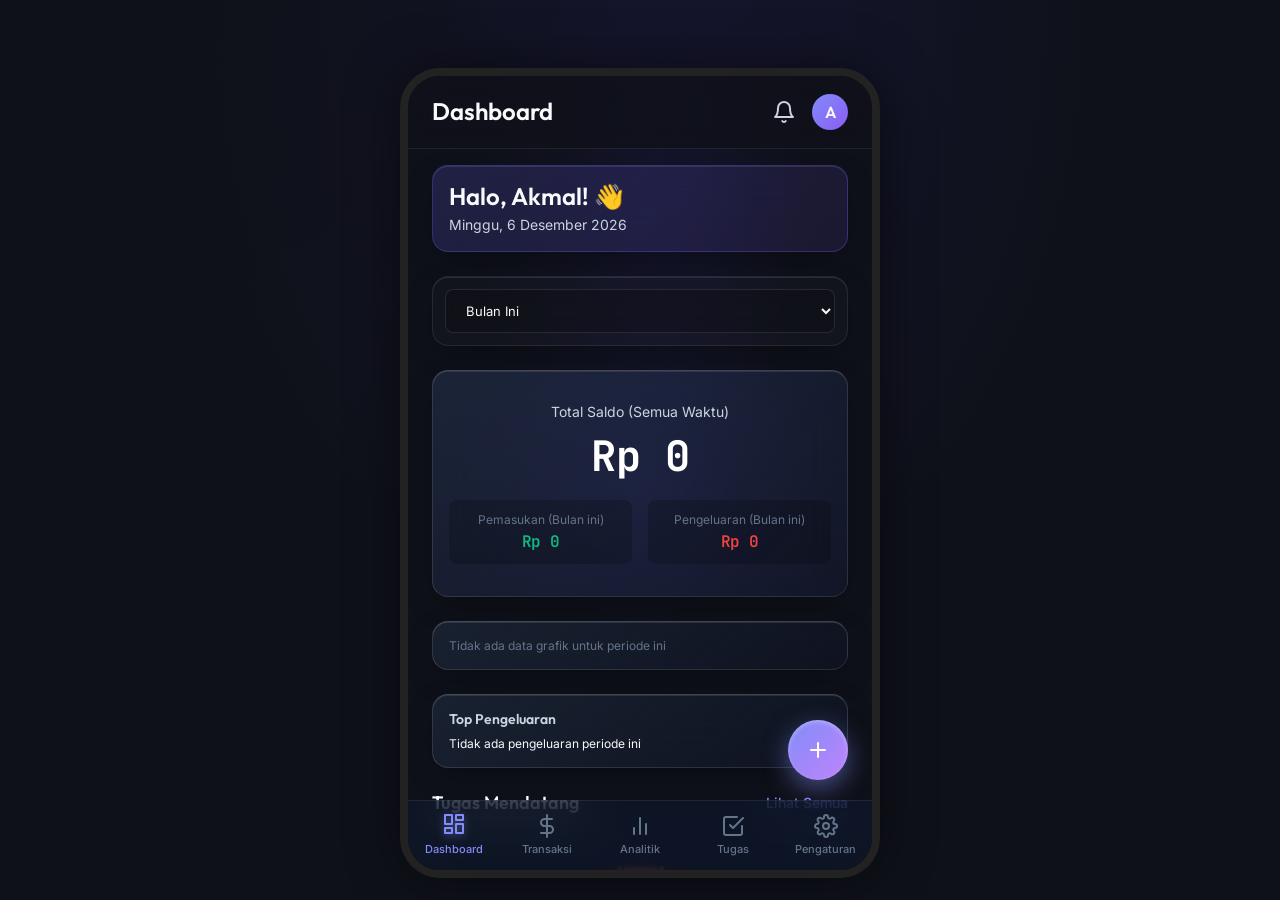
==== index.html @ 00ac09a4 "first commit: Fitur Dashboard, PWA, dan Integrasi Kalender Lengkap" ====
<!DOCTYPE html>
<html lang="id">
<head>
    <meta charset="UTF-8">
    <meta name="viewport" content="width=device-width, initial-scale=1.0, maximum-scale=1.0, user-scalable=no">
    <title>FinanceKu - Personal Finance & Task Manager</title>
    <meta name="description" content="Aplikasi pencatat keuangan dan tugas pribadi dengan antarmuka modern.">
    
    <!-- Google Fonts -->
    <link rel="preconnect" href="https://fonts.googleapis.com">
    <link rel="preconnect" href="https://fonts.gstatic.com" crossorigin>
    <link href="https://fonts.googleapis.com/css2?family=Inter:wght@300;400;500;600;700&family=Outfit:wght@400;500;600;700&family=JetBrains+Mono:wght@400;500;700&display=swap" rel="stylesheet">
    
    <!-- PWA Setup -->
    <link rel="manifest" href="./manifest.json">
    <meta name="theme-color" content="#1F2833">
    <link rel="apple-touch-icon" href="https://cdn-icons-png.flaticon.com/512/3135/3135679.png">

    <!-- CSS -->
    <link rel="stylesheet" href="./css/index.css">
    <link rel="stylesheet" href="./css/animations.css">
    <link rel="stylesheet" href="./css/components.css">
    <link rel="stylesheet" href="./css/pages.css">
</head>
<body>
    <!-- Background Elements for Glassmorphism -->
    <div class="bg-shape shape-1"></div>
    <div class="bg-shape shape-2"></div>
    <div class="bg-shape shape-3"></div>

    <div class="app-container">
        <!-- Sidebar (Desktop only) -->
        <aside class="sidebar" id="sidebar"></aside>

        <main class="main-content">
            <!-- App Header -->
            <header class="app-header">
                <div class="header-left">
                    <h1 class="app-title" id="page-title">Dashboard</h1>
                </div>
                <div class="header-right">
                    <button class="icon-btn" id="btn-notifications" aria-label="Notifications">
                        <svg width="24" height="24" viewBox="0 0 24 24" fill="none" stroke="currentColor" stroke-width="2" stroke-linecap="round" stroke-linejoin="round"><path d="M18 8A6 6 0 0 0 6 8c0 7-3 9-3 9h18s-3-2-3-9"></path><path d="M13.73 21a2 2 0 0 1-3.46 0"></path></svg>
                    </button>
                    <div class="user-avatar" id="user-avatar">A</div>
                </div>
            </header>

            <!-- Page Content (Injected by Router) -->
            <div id="app-root" class="page-container">
                <!-- Content will be rendered here -->
            </div>
        </main>

        <!-- Bottom Navigation (Mobile only) -->
        <nav class="bottom-nav" id="bottom-nav"></nav>
        
        <!-- Floating Action Button -->
        <div id="fab-container"></div>

        <!-- Modals / Bottom Sheets Container -->
        <div id="modal-container"></div>
        
        <!-- Toasts Container -->
        <div id="toast-container" class="toast-container"></div>
    </div>

    <!-- JavaScript (Type Module for ES6 imports) -->
    <script type="module" src="./js/app.js"></script>

    <!-- PWA & Notifications Registration -->
    <script>
        if ('serviceWorker' in navigator) {
            window.addEventListener('load', () => {
                navigator.serviceWorker.register('./sw.js')
                    .then(registration => {
                        console.log('ServiceWorker registration successful with scope: ', registration.scope);
                    })
                    .catch(err => {
                        console.log('ServiceWorker registration failed: ', err);
                    });
            });
        }

        // Request notification permission if not granted
        document.addEventListener('DOMContentLoaded', () => {
            const btnNotif = document.getElementById('btn-notifications');
            if (btnNotif && 'Notification' in window) {
                btnNotif.addEventListener('click', () => {
                    if (Notification.permission !== 'granted') {
                        Notification.requestPermission().then(permission => {
                            if (permission === 'granted') {
                                alert('Notifikasi diaktifkan!');
                            }
                        });
                    } else {
                        alert('Izin notifikasi sudah diberikan sebelumnya.');
                    }
                });
            }
        });
    </script>
</body>
</html>
---- css/index.css ----
/* 
  FinanceKu - Design System & Core Styles
*/

:root {
  /* Colors - Base Dark Theme */
  --bg-dark: #0F111A;
  --bg-surface: rgba(25, 28, 41, 0.6);
  --bg-surface-solid: #191C29;
  --border-color: rgba(255, 255, 255, 0.08);
  --glass-border: 1px solid var(--border-color);
  
  /* Text Colors */
  --text-primary: #F8FAFC;
  --text-secondary: #CBD5E1;
  --text-muted: #64748B;
  
  /* Brand/Accent Colors */
  --accent-primary: #818CF8;
  --accent-secondary: #C084FC;
  --accent-glow: rgba(129, 140, 248, 0.5);
  --success: #10B981;
  --danger: #EF4444;
  --warning: #F59E0B;
  
  /* Typography */
  --font-body: 'Inter', -apple-system, BlinkMacSystemFont, sans-serif;
  --font-heading: 'Outfit', sans-serif;
  --font-mono: 'JetBrains Mono', monospace;
  
  /* Spacing */
  --spacing-xs: 4px;
  --spacing-sm: 8px;
  --spacing-md: 16px;
  --spacing-lg: 24px;
  --spacing-xl: 32px;
  
  /* Border Radius */
  --radius-sm: 8px;
  --radius-md: 16px;
  --radius-lg: 24px;
  --radius-full: 9999px;
  
  /* Shadows */
  --shadow-glass: 0 8px 32px 0 rgba(0, 0, 0, 0.37);
  --shadow-glow: 0 0 20px var(--accent-glow);
  
  /* Z-Index */
  --z-background: -1;
  --z-normal: 1;
  --z-nav: 100;
  --z-modal: 1000;
  --z-toast: 2000;
}

/* Reset */
* {
  margin: 0;
  padding: 0;
  box-sizing: border-box;
}

html, body {
  height: 100%;
  width: 100%;
  background-color: var(--bg-dark);
  background-image: 
    radial-gradient(at 0% 0%, rgba(15, 17, 26, 1) 0, transparent 50%), 
    radial-gradient(at 50% 0%, rgba(30, 27, 75, 0.5) 0, transparent 50%), 
    radial-gradient(at 100% 0%, rgba(15, 17, 26, 1) 0, transparent 50%);
  color: var(--text-primary);
  font-family: var(--font-body);
  -webkit-font-smoothing: antialiased;
  -moz-osx-font-smoothing: grayscale;
  overflow-x: hidden;
  display: flex;
  justify-content: center;
  align-items: center;
}

/* Typography Base */
h1, h2, h3, h4, h5, h6 {
  font-family: var(--font-heading);
  font-weight: 600;
  line-height: 1.2;
}

h1 { font-size: 24px; }
h2 { font-size: 20px; }
h3 { font-size: 18px; }

p {
  line-height: 1.5;
  color: var(--text-secondary);
}

.amount {
  font-family: var(--font-mono);
  font-weight: 500;
  letter-spacing: -0.5px;
}

a {
  color: var(--accent-primary);
  text-decoration: none;
}

/* Layout Shell */
.app-container {
  display: flex;
  height: 100dvh; /* use dynamic viewport height for mobile */
  width: 100vw;
  max-width: 480px; /* Constrain like a mobile app */
  margin: 0 auto;
  position: relative;
  z-index: var(--z-normal);
  background-color: var(--bg-dark);
  background-image: 
    radial-gradient(at 0% 0%, rgba(15, 17, 26, 1) 0, transparent 50%), 
    radial-gradient(at 50% 0%, rgba(30, 27, 75, 0.5) 0, transparent 50%), 
    radial-gradient(at 100% 0%, rgba(15, 17, 26, 1) 0, transparent 50%);
  box-shadow: 0 0 50px rgba(0,0,0,0.5);
  overflow: hidden; /* Contain everything inside the "phone" screen */
}

@media (min-width: 481px) {
  .app-container {
    height: 90vh;
    margin-top: 5vh;
    border-radius: 40px;
    border: 8px solid #222;
  }
}

.main-content {
  flex: 1;
  display: flex;
  flex-direction: column;
  height: 100%;
  width: 100%;
  overflow-y: auto;
  overflow-x: hidden;
  position: relative;
  padding-bottom: 85px; /* Space for bottom nav */
  scrollbar-width: none; /* Firefox */
  -ms-overflow-style: none;  /* IE and Edge */
}

.main-content::-webkit-scrollbar {
  display: none;
}

/* Header */
.app-header {
  display: flex;
  justify-content: space-between;
  align-items: center;
  padding: var(--spacing-md) var(--spacing-lg);
  position: sticky;
  top: 0;
  z-index: var(--z-nav);
  background: rgba(15, 17, 26, 0.8);
  backdrop-filter: blur(12px);
  -webkit-backdrop-filter: blur(12px);
  border-bottom: var(--glass-border);
}

.header-right {
  display: flex;
  align-items: center;
  gap: var(--spacing-sm);
}

.icon-btn {
  background: transparent;
  border: none;
  color: var(--text-secondary);
  width: 40px;
  height: 40px;
  border-radius: var(--radius-full);
  display: flex;
  align-items: center;
  justify-content: center;
  cursor: pointer;
  transition: all 0.2s ease;
}

.icon-btn:hover {
  background: rgba(255, 255, 255, 0.1);
  color: var(--text-primary);
}

.user-avatar {
  width: 36px;
  height: 36px;
  border-radius: var(--radius-full);
  background: linear-gradient(135deg, var(--accent-primary), #8B5CF6);
  display: flex;
  align-items: center;
  justify-content: center;
  font-family: var(--font-heading);
  font-weight: 600;
  font-size: 16px;
}

.page-container {
  padding: var(--spacing-md) var(--spacing-lg);
  width: 100%;
  margin: 0 auto;
}

/* Background Shapes */
.bg-shape {
  position: fixed;
  border-radius: 50%;
  filter: blur(100px);
  z-index: var(--z-background);
  opacity: 0.6;
  pointer-events: none;
  animation: float 20s ease-in-out infinite;
}

@keyframes float {
  0%, 100% { transform: translateY(0) scale(1); }
  50% { transform: translateY(-20px) scale(1.05); }
}

.shape-1 {
  width: 40vw;
  height: 40vw;
  background: rgba(99, 102, 241, 0.35);
  top: -10vw;
  left: -10vw;
  animation-delay: 0s;
}

.shape-2 {
  width: 35vw;
  height: 35vw;
  background: rgba(192, 132, 252, 0.25);
  bottom: 0;
  right: -5vw;
  animation-delay: -5s;
}

.shape-3 {
  width: 30vw;
  height: 30vw;
  background: rgba(16, 185, 129, 0.15);
  top: 30%;
  left: 20%;
  animation-delay: -10s;
}

/* Utility Classes */
.text-success { color: var(--success); }
.text-danger { color: var(--danger); }
.text-warning { color: var(--warning); }
.text-primary { color: var(--text-primary); }
.text-secondary { color: var(--text-secondary); }

.flex { display: flex; }
.flex-col { display: flex; flex-direction: column; }
.items-center { align-items: center; }
.justify-between { justify-content: space-between; }
.justify-center { justify-content: center; }
.gap-xs { gap: var(--spacing-xs); }
.gap-sm { gap: var(--spacing-sm); }
.gap-md { gap: var(--spacing-md); }
.gap-lg { gap: var(--spacing-lg); }

.mt-sm { margin-top: var(--spacing-sm); }
.mt-md { margin-top: var(--spacing-md); }
.mt-lg { margin-top: var(--spacing-lg); }
.mb-sm { margin-bottom: var(--spacing-sm); }
.mb-md { margin-bottom: var(--spacing-md); }
.mb-lg { margin-bottom: var(--spacing-lg); }

/* Responsive adjustments */
@media (min-width: 481px) {
  /* On desktop, we still want it to look like a mobile app, 
     so we don't hide the bottom nav or show a sidebar. */
}
---- css/animations.css ----
/* 
  FinanceKu - Animations 
*/

/* Fade In */
@keyframes fadeIn {
  from { opacity: 0; }
  to { opacity: 1; }
}

.animate-fade-in {
  animation: fadeIn 0.3s ease forwards;
}

/* Fade Up (for cards and lists) */
@keyframes fadeUp {
  from { 
    opacity: 0; 
    transform: translateY(20px); 
  }
  to { 
    opacity: 1; 
    transform: translateY(0); 
  }
}

.animate-fade-up {
  opacity: 0;
  animation: fadeUp 0.4s cubic-bezier(0.175, 0.885, 0.32, 1.275) forwards;
}

/* Stagger Children Animation */
.stagger-1 { animation-delay: 0.1s; }
.stagger-2 { animation-delay: 0.2s; }
.stagger-3 { animation-delay: 0.3s; }
.stagger-4 { animation-delay: 0.4s; }
.stagger-5 { animation-delay: 0.5s; }

/* Shimmer (for skeleton loading) */
@keyframes shimmer {
  0% { background-position: -200% 0; }
  100% { background-position: 200% 0; }
}

/* Pulse (for urgent alerts/tasks) */
@keyframes pulse {
  0% { box-shadow: 0 0 0 0 rgba(239, 68, 68, 0.7); }
  70% { box-shadow: 0 0 0 10px rgba(239, 68, 68, 0); }
  100% { box-shadow: 0 0 0 0 rgba(239, 68, 68, 0); }
}

.animate-pulse {
  animation: pulse 2s infinite;
}

/* Pop In (for modals and FAB menu) */
@keyframes popIn {
  0% { 
    opacity: 0; 
    transform: scale(0.8); 
  }
  100% { 
    opacity: 1; 
    transform: scale(1); 
  }
}

.animate-pop {
  animation: popIn 0.3s cubic-bezier(0.175, 0.885, 0.32, 1.275) forwards;
}

/* Toast Slide In */
@keyframes toastSlideIn {
  from {
    opacity: 0;
    transform: translateY(-20px);
  }
  to {
    opacity: 1;
    transform: translateY(0);
  }
}

@keyframes toastSlideOut {
  from {
    opacity: 1;
    transform: translateY(0);
  }
  to {
    opacity: 0;
    transform: translateY(-20px);
  }
}

.toast-enter {
  animation: toastSlideIn 0.3s ease forwards;
}

.toast-exit {
  animation: toastSlideOut 0.3s ease forwards;
}
---- css/components.css ----
/* 
  FinanceKu - Components 
*/

/* Glass Card */
.glass-card {
  background: linear-gradient(145deg, rgba(30, 41, 59, 0.7) 0%, rgba(15, 23, 42, 0.4) 100%);
  backdrop-filter: blur(20px);
  -webkit-backdrop-filter: blur(20px);
  border: 1px solid rgba(255, 255, 255, 0.1);
  border-top-color: rgba(255, 255, 255, 0.2);
  border-left-color: rgba(255, 255, 255, 0.15);
  border-radius: var(--radius-md);
  padding: var(--spacing-md);
  box-shadow: 0 10px 30px -10px rgba(0, 0, 0, 0.5), inset 0 1px 0 0 rgba(255, 255, 255, 0.1);
  transition: transform 0.3s ease, box-shadow 0.3s ease, border-color 0.3s ease;
}

.glass-card:hover {
  border-color: rgba(255, 255, 255, 0.2);
  border-top-color: rgba(255, 255, 255, 0.3);
  box-shadow: 0 15px 35px -10px rgba(0, 0, 0, 0.6), inset 0 1px 0 0 rgba(255, 255, 255, 0.2);
}

/* Bottom Navigation */
.bottom-nav {
  position: absolute;
  bottom: 0;
  left: 0;
  width: 100%;
  height: 70px;
  background: rgba(15, 23, 42, 0.65);
  backdrop-filter: blur(24px) saturate(150%);
  -webkit-backdrop-filter: blur(24px) saturate(150%);
  border-top: 1px solid rgba(255, 255, 255, 0.08);
  display: flex;
  justify-content: space-around;
  align-items: center;
  z-index: var(--z-nav);
  padding-bottom: env(safe-area-inset-bottom);
}

.nav-item {
  display: flex;
  flex-direction: column;
  align-items: center;
  justify-content: center;
  gap: 4px;
  color: var(--text-muted);
  text-decoration: none;
  font-size: 11px;
  font-weight: 500;
  width: 60px;
  height: 100%;
  transition: color 0.2s ease;
}

.nav-item svg {
  width: 24px;
  height: 24px;
  transition: transform 0.2s ease;
}

.nav-item.active {
  color: var(--accent-primary);
}

.nav-item.active svg {
  transform: translateY(-2px);
  filter: drop-shadow(0 2px 4px var(--accent-glow));
}

/* Sidebar (Desktop) */
.sidebar {
  display: none;
  width: 250px;
  height: 100%;
  background: rgba(15, 17, 26, 0.7);
  backdrop-filter: blur(20px);
  -webkit-backdrop-filter: blur(20px);
  border-right: var(--glass-border);
  flex-direction: column;
  padding: var(--spacing-lg) 0;
}

.sidebar-logo {
  padding: 0 var(--spacing-lg);
  margin-bottom: var(--spacing-xl);
  font-family: var(--font-heading);
  font-size: 24px;
  font-weight: 700;
  color: var(--text-primary);
  display: flex;
  align-items: center;
  gap: 10px;
}

.sidebar-logo-icon {
  background: linear-gradient(135deg, var(--accent-primary), #8B5CF6);
  width: 32px;
  height: 32px;
  border-radius: 8px;
  display: flex;
  align-items: center;
  justify-content: center;
  color: white;
}

.sidebar-nav {
  display: flex;
  flex-direction: column;
  gap: var(--spacing-sm);
  padding: 0 var(--spacing-md);
}

.sidebar-item {
  display: flex;
  align-items: center;
  gap: var(--spacing-md);
  padding: 12px 16px;
  border-radius: var(--radius-sm);
  color: var(--text-secondary);
  text-decoration: none;
  font-weight: 500;
  transition: all 0.2s ease;
}

.sidebar-item:hover {
  background: rgba(255, 255, 255, 0.05);
  color: var(--text-primary);
}

.sidebar-item.active {
  background: rgba(99, 102, 241, 0.15);
  color: var(--accent-primary);
  border: 1px solid rgba(99, 102, 241, 0.3);
}

/* Floating Action Button (FAB) */
.fab {
  position: absolute;
  bottom: 90px; /* Above bottom nav */
  right: var(--spacing-lg);
  width: 60px;
  height: 60px;
  border-radius: var(--radius-full);
  background: linear-gradient(135deg, var(--accent-primary), var(--accent-secondary));
  color: white;
  display: flex;
  align-items: center;
  justify-content: center;
  box-shadow: 0 8px 25px rgba(129, 140, 248, 0.5), inset 0 2px 4px rgba(255,255,255,0.3);
  border: none;
  cursor: pointer;
  z-index: var(--z-nav);
  transition: transform 0.2s cubic-bezier(0.175, 0.885, 0.32, 1.275), box-shadow 0.2s ease;
}

.fab:hover {
  transform: translateY(-4px);
  box-shadow: 0 12px 30px rgba(129, 140, 248, 0.6), inset 0 2px 4px rgba(255,255,255,0.4);
}

.fab:active {
  transform: scale(0.9);
}

.fab svg {
  transition: transform 0.3s ease;
}

.fab.open svg {
  transform: rotate(45deg);
}

/* Forms */
.form-group {
  margin-bottom: var(--spacing-md);
  display: flex;
  flex-direction: column;
  gap: var(--spacing-xs);
}

.form-label {
  font-size: 14px;
  font-weight: 500;
  color: var(--text-secondary);
}

.form-control {
  background: rgba(0, 0, 0, 0.2);
  border: 1px solid rgba(255, 255, 255, 0.1);
  border-radius: var(--radius-sm);
  padding: 12px 16px;
  color: var(--text-primary);
  font-family: var(--font-body);
  font-size: 16px;
  width: 100%;
  transition: border-color 0.2s ease, box-shadow 0.2s ease;
}

.form-control:focus {
  outline: none;
  border-color: var(--accent-primary);
  box-shadow: 0 0 0 2px rgba(99, 102, 241, 0.25);
}

.form-control::placeholder {
  color: var(--text-muted);
}

/* Modals & Bottom Sheets */
.modal-overlay {
  position: absolute;
  top: 0;
  left: 0;
  width: 100%;
  height: 100%;
  background: rgba(0, 0, 0, 0.6);
  backdrop-filter: blur(4px);
  -webkit-backdrop-filter: blur(4px);
  z-index: var(--z-modal);
  opacity: 0;
  visibility: hidden;
  transition: opacity 0.3s ease;
}

.modal-overlay.active {
  opacity: 1;
  visibility: visible;
}

.bottom-sheet {
  position: absolute;
  bottom: 0;
  left: 0;
  width: 100%;
  max-height: 90vh;
  background: var(--bg-surface-solid);
  border-top-left-radius: var(--radius-lg);
  border-top-right-radius: var(--radius-lg);
  border-top: var(--glass-border);
  padding: var(--spacing-lg);
  z-index: calc(var(--z-modal) + 1);
  transform: translateY(100%);
  transition: transform 0.3s cubic-bezier(0.175, 0.885, 0.32, 1.275);
  overflow-y: auto;
}

.bottom-sheet.active {
  transform: translateY(0);
}

.sheet-handle {
  width: 40px;
  height: 4px;
  background: rgba(255, 255, 255, 0.2);
  border-radius: 2px;
  margin: 0 auto var(--spacing-lg) auto;
}

/* Buttons */
.btn {
  display: inline-flex;
  align-items: center;
  justify-content: center;
  gap: 8px;
  padding: 12px 24px;
  border-radius: var(--radius-sm);
  font-weight: 600;
  font-family: var(--font-body);
  font-size: 15px;
  cursor: pointer;
  transition: all 0.2s ease;
  border: none;
  width: 100%;
}

.btn-primary {
  background: var(--accent-primary);
  color: white;
}

.btn-primary:hover {
  background: #4F46E5;
  box-shadow: 0 4px 12px rgba(99, 102, 241, 0.3);
}

.btn-secondary {
  background: rgba(255, 255, 255, 0.1);
  color: var(--text-primary);
  border: 1px solid rgba(255, 255, 255, 0.1);
}

.btn-secondary:hover {
  background: rgba(255, 255, 255, 0.15);
}

/* Toasts */
.toast-container {
  position: absolute;
  top: 24px;
  left: 50%;
  transform: translateX(-50%);
  width: calc(100% - 32px);
  z-index: var(--z-toast);
  display: flex;
  flex-direction: column;
  gap: 10px;
  pointer-events: none;
}

.toast {
  background: rgba(30, 41, 59, 0.95);
  backdrop-filter: blur(8px);
  -webkit-backdrop-filter: blur(8px);
  border: 1px solid rgba(255, 255, 255, 0.1);
  padding: 12px 20px;
  border-radius: var(--radius-md);
  color: white;
  font-size: 14px;
  display: flex;
  align-items: center;
  gap: 12px;
  box-shadow: 0 10px 25px -5px rgba(0, 0, 0, 0.5);
  pointer-events: auto;
  min-width: 300px;
}

/* Skeleton Loading */
.skeleton {
  background: linear-gradient(90deg, 
    rgba(255, 255, 255, 0.05) 25%, 
    rgba(255, 255, 255, 0.1) 50%, 
    rgba(255, 255, 255, 0.05) 75%
  );
  background-size: 200% 100%;
  border-radius: 4px;
  animation: shimmer 1.5s infinite linear;
}

.skeleton-text { height: 16px; width: 100%; margin-bottom: 8px; }
.skeleton-text.short { width: 60%; }
.skeleton-avatar { height: 40px; width: 40px; border-radius: 50%; }
.skeleton-card { height: 100px; width: 100%; border-radius: var(--radius-md); }

/* Responsive adjustments are removed since it's strictly mobile size */
---- css/pages.css ----
/* 
  FinanceKu - Page Specific Styles 
*/

/* Dashboard */
.dashboard-grid {
  display: grid;
  grid-template-columns: 1fr;
  gap: var(--spacing-lg);
}

.greeting-card {
  background: linear-gradient(135deg, rgba(99, 102, 241, 0.2), rgba(139, 92, 246, 0.1));
  border: 1px solid rgba(99, 102, 241, 0.3);
  display: flex;
  justify-content: space-between;
  align-items: center;
}

.greeting-text h2 {
  font-size: 24px;
  margin-bottom: 4px;
}

.greeting-text p {
  color: var(--text-secondary);
  font-size: 14px;
}

.balance-card {
  text-align: center;
  padding: var(--spacing-xl) var(--spacing-md);
  position: relative;
  overflow: hidden;
}

.balance-card::before {
  content: '';
  position: absolute;
  top: -50%;
  left: -50%;
  width: 200%;
  height: 200%;
  background: radial-gradient(circle, rgba(99, 102, 241, 0.1) 0%, transparent 70%);
  z-index: 0;
  pointer-events: none;
}

.balance-label {
  font-size: 14px;
  color: var(--text-secondary);
  margin-bottom: 8px;
  position: relative;
  z-index: 1;
}

.balance-amount {
  font-size: 42px;
  font-weight: 700;
  color: white;
  margin-bottom: 16px;
  position: relative;
  z-index: 1;
}

.stats-row {
  display: grid;
  grid-template-columns: 1fr 1fr;
  gap: var(--spacing-md);
  position: relative;
  z-index: 1;
}

.stat-item {
  background: rgba(0, 0, 0, 0.2);
  padding: 12px;
  border-radius: var(--radius-sm);
  display: flex;
  flex-direction: column;
  gap: 4px;
}

.stat-label {
  font-size: 12px;
  color: var(--text-muted);
}

.stat-value {
  font-size: 16px;
  font-weight: 600;
}

.stat-value.income { color: var(--success); }
.stat-value.expense { color: var(--danger); }

/* Section Headers */
.section-header {
  display: flex;
  justify-content: space-between;
  align-items: center;
  margin-bottom: var(--spacing-md);
}

.section-title {
  font-size: 18px;
}

.view-all {
  font-size: 14px;
  color: var(--accent-primary);
  font-weight: 500;
}

/* Transaction List */
.transaction-group {
  margin-bottom: var(--spacing-lg);
}

.transaction-date {
  font-size: 12px;
  font-weight: 600;
  color: var(--text-muted);
  margin-bottom: 8px;
  text-transform: uppercase;
  letter-spacing: 0.5px;
  display: flex;
  justify-content: space-between;
}

.transaction-item {
  display: flex;
  align-items: center;
  padding: 12px;
  background: rgba(255, 255, 255, 0.03);
  border-radius: var(--radius-sm);
  margin-bottom: 8px;
  transition: background 0.2s ease;
}

.transaction-item:hover {
  background: rgba(255, 255, 255, 0.08);
}

.transaction-icon {
  width: 40px;
  height: 40px;
  border-radius: var(--radius-full);
  display: flex;
  align-items: center;
  justify-content: center;
  font-size: 20px;
  margin-right: 12px;
  background: rgba(255, 255, 255, 0.1);
}

.transaction-details {
  flex: 1;
  display: flex;
  flex-direction: column;
  gap: 2px;
}

.transaction-title {
  font-size: 15px;
  font-weight: 500;
}

.transaction-category {
  font-size: 12px;
  color: var(--text-secondary);
}

.transaction-amount {
  font-weight: 600;
  font-size: 15px;
}

.transaction-amount.income { color: var(--success); }
.transaction-amount.expense { color: var(--text-primary); }

/* Task Board */
.kanban-board {
  display: flex;
  flex-direction: column; /* Mengubah scroll menjadi vertikal (bertumpuk ke bawah) */
  gap: var(--spacing-lg);
  padding-bottom: var(--spacing-md);
}

.kanban-col {
  width: 100%;
}

.kanban-header {
  font-weight: 600;
  margin-bottom: var(--spacing-md);
  display: flex;
  align-items: center;
  gap: 8px;
}

.task-count {
  background: rgba(255, 255, 255, 0.1);
  padding: 2px 8px;
  border-radius: 12px;
  font-size: 12px;
}

.task-card {
  background: var(--bg-surface);
  border: 1px solid rgba(255, 255, 255, 0.05);
  border-radius: var(--radius-sm);
  padding: 12px;
  margin-bottom: 8px;
  cursor: grab;
}

.task-card:active {
  cursor: grabbing;
}

.task-title {
  font-size: 14px;
  font-weight: 500;
  margin-bottom: 8px;
}

.task-meta {
  display: flex;
  justify-content: space-between;
  align-items: center;
  font-size: 11px;
  color: var(--text-muted);
}

.priority-badge {
  padding: 2px 6px;
  border-radius: 4px;
  font-weight: 600;
}

.priority-high { background: rgba(239, 68, 68, 0.2); color: var(--danger); }
.priority-medium { background: rgba(245, 158, 11, 0.2); color: var(--warning); }
.priority-low { background: rgba(16, 185, 129, 0.2); color: var(--success); }

/* Category Grid Selector */
.category-grid {
  display: grid;
  grid-template-columns: repeat(4, 1fr);
  gap: 12px;
  margin-bottom: var(--spacing-md);
}

.category-item {
  display: flex;
  flex-direction: column;
  align-items: center;
  gap: 8px;
  cursor: pointer;
  opacity: 0.6;
  transition: all 0.2s ease;
}

.category-item:hover { opacity: 0.8; }

.category-item.selected {
  opacity: 1;
}

.category-icon-wrapper {
  width: 48px;
  height: 48px;
  border-radius: var(--radius-full);
  background: rgba(255, 255, 255, 0.05);
  display: flex;
  align-items: center;
  justify-content: center;
  font-size: 24px;
  border: 2px solid transparent;
  transition: all 0.2s ease;
}

.category-item.selected .category-icon-wrapper {
  border-color: var(--accent-primary);
  background: rgba(99, 102, 241, 0.1);
  box-shadow: 0 4px 12px rgba(99, 102, 241, 0.3);
}

.category-name {
  font-size: 11px;
  text-align: center;
}

/* Quick Amount Chips */
.quick-amounts {
  display: flex;
  gap: 8px;
  overflow-x: auto;
  padding-bottom: 8px;
  margin-bottom: 8px;
}

.chip {
  padding: 6px 12px;
  background: rgba(255, 255, 255, 0.05);
  border: 1px solid rgba(255, 255, 255, 0.1);
  border-radius: 16px;
  font-size: 12px;
  white-space: nowrap;
  cursor: pointer;
  transition: all 0.2s ease;
}

.chip:hover {
  background: rgba(255, 255, 255, 0.1);
}

/* Empty State */
.empty-state {
  display: flex;
  flex-direction: column;
  align-items: center;
  justify-content: center;
  padding: var(--spacing-xl) 0;
  text-align: center;
  color: var(--text-muted);
}

.empty-icon {
  font-size: 48px;
  margin-bottom: var(--spacing-md);
  opacity: 0.5;
}
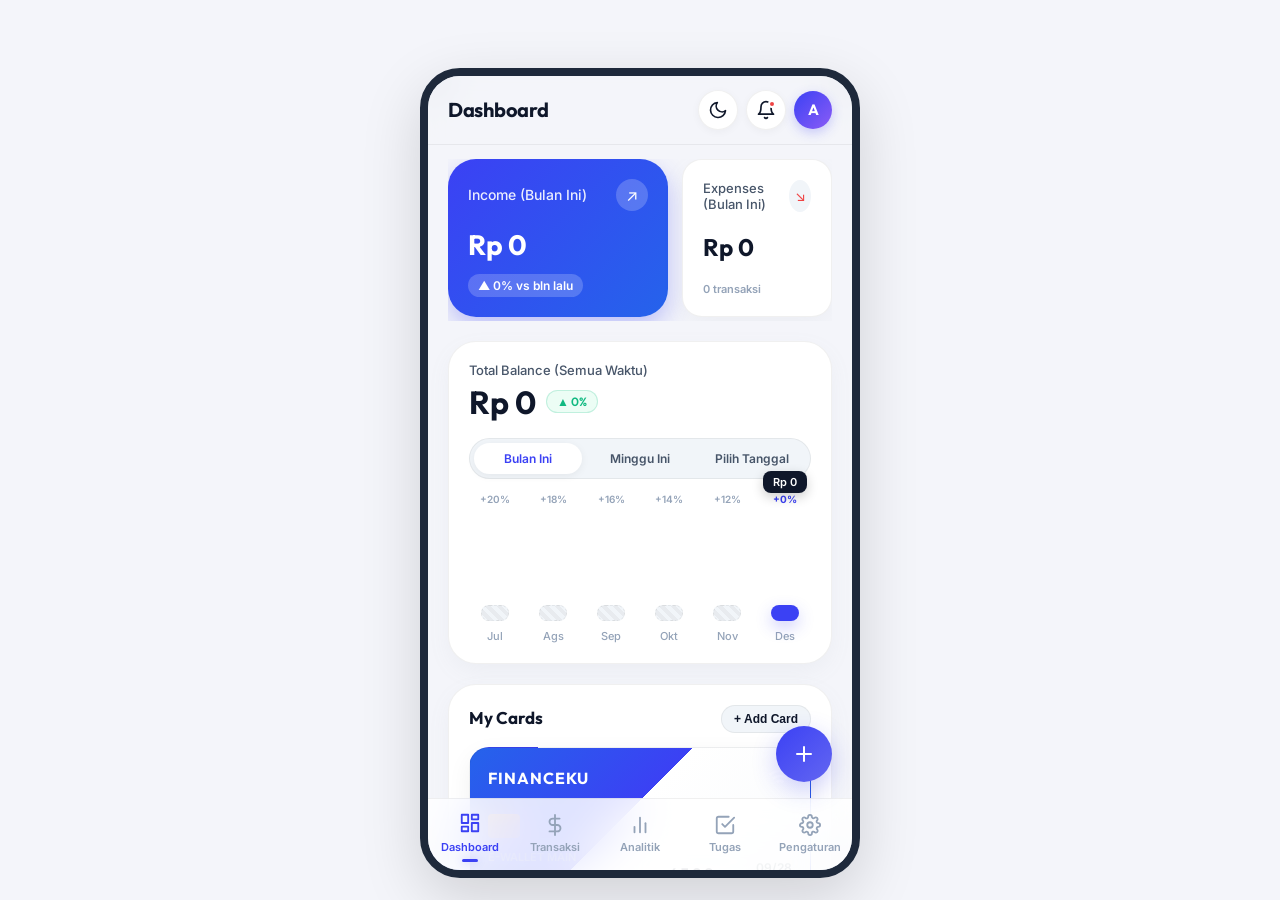
==== commit 47e695a0: "feat: implement comprehensive finance dashboard with skeleton loading, analytics, and modular compon" ====
--- a/index.html
+++ b/index.html
@@ -39,10 +39,15 @@
                     <h1 class="app-title" id="page-title">Dashboard</h1>
                 </div>
                 <div class="header-right">
-                    <button class="icon-btn" id="btn-notifications" aria-label="Notifications">
-                        <svg width="24" height="24" viewBox="0 0 24 24" fill="none" stroke="currentColor" stroke-width="2" stroke-linecap="round" stroke-linejoin="round"><path d="M18 8A6 6 0 0 0 6 8c0 7-3 9-3 9h18s-3-2-3-9"></path><path d="M13.73 21a2 2 0 0 1-3.46 0"></path></svg>
+                    <button class="icon-btn" id="btn-theme-toggle" aria-label="Toggle Theme" title="Ubah Tema (Terang/Gelap)">
+                        <svg id="theme-icon-sun" width="20" height="20" viewBox="0 0 24 24" fill="none" stroke="currentColor" stroke-width="2" stroke-linecap="round" stroke-linejoin="round" style="display:none;"><circle cx="12" cy="12" r="5"></circle><line x1="12" y1="1" x2="12" y2="3"></line><line x1="12" y1="21" x2="12" y2="23"></line><line x1="4.22" y1="4.22" x2="5.64" y2="5.64"></line><line x1="18.36" y1="18.36" x2="19.78" y2="19.78"></line><line x1="1" y1="12" x2="3" y2="12"></line><line x1="21" y1="12" x2="23" y2="12"></line><line x1="4.22" y1="19.78" x2="5.64" y2="18.36"></line><line x1="18.36" y1="5.64" x2="19.78" y2="4.22"></line></svg>
+                        <svg id="theme-icon-moon" width="20" height="20" viewBox="0 0 24 24" fill="none" stroke="currentColor" stroke-width="2" stroke-linecap="round" stroke-linejoin="round"><path d="M21 12.79A9 9 0 1 1 11.21 3 7 7 0 0 0 21 12.79z"></path></svg>
                     </button>
-                    <div class="user-avatar" id="user-avatar">A</div>
+                    <button class="icon-btn" id="btn-notifications" aria-label="Notifications" title="Notifikasi">
+                        <div class="notif-badge-dot"></div>
+                        <svg width="20" height="20" viewBox="0 0 24 24" fill="none" stroke="currentColor" stroke-width="2" stroke-linecap="round" stroke-linejoin="round"><path d="M18 8A6 6 0 0 0 6 8c0 7-3 9-3 9h18s-3-2-3-9"></path><path d="M13.73 21a2 2 0 0 1-3.46 0"></path></svg>
+                    </button>
+                    <div class="user-avatar" id="user-avatar" title="Akmal">A</div>
                 </div>
             </header>
 
--- a/css/index.css
+++ b/css/index.css
@@ -1,28 +1,71 @@
 /* 
   FinanceKu - Design System & Core Styles
+  Light Mode (Reference Match) & Dark Mode Dual Support
 */
 
-:root {
-  /* Colors - Base Dark Theme */
-  --bg-dark: #0F111A;
-  --bg-surface: rgba(25, 28, 41, 0.6);
-  --bg-surface-solid: #191C29;
-  --border-color: rgba(255, 255, 255, 0.08);
+:root, [data-theme="light"] {
+  /* Colors - Light Theme (Reference Design Match) */
+  --bg-dark: #F4F5FA;
+  --bg-surface: #FFFFFF;
+  --bg-surface-elevated: #F8FAFC;
+  --bg-surface-solid: #FFFFFF;
+  --border-color: rgba(0, 0, 0, 0.06);
   --glass-border: 1px solid var(--border-color);
   
   /* Text Colors */
-  --text-primary: #F8FAFC;
-  --text-secondary: #CBD5E1;
-  --text-muted: #64748B;
-  
-  /* Brand/Accent Colors */
-  --accent-primary: #818CF8;
-  --accent-secondary: #C084FC;
-  --accent-glow: rgba(129, 140, 248, 0.5);
+  --text-primary: #0F172A;
+  --text-secondary: #475569;
+  --text-muted: #94A3B8;
+  
+  /* Brand/Accent Colors (Electric Royal Blue) */
+  --accent-primary: #3B41F4;
+  --accent-secondary: #6366F1;
+  --accent-light: #EEF2FF;
+  --accent-glow: rgba(59, 65, 244, 0.25);
   --success: #10B981;
   --danger: #EF4444;
   --warning: #F59E0B;
   
+  /* Container & Pill Colors */
+  --pill-bg: #F1F5F9;
+  --pill-active-bg: #FFFFFF;
+  --card-shadow: 0 8px 24px -4px rgba(149, 157, 165, 0.1);
+  --nav-bg: rgba(255, 255, 255, 0.85);
+  --header-bg: rgba(244, 245, 250, 0.85);
+}
+
+[data-theme="dark"] {
+  /* Colors - Base Dark Theme */
+  --bg-dark: #090B14;
+  --bg-surface: #121624;
+  --bg-surface-elevated: #1B2032;
+  --bg-surface-solid: #121624;
+  --border-color: rgba(255, 255, 255, 0.08);
+  --glass-border: 1px solid var(--border-color);
+  
+  /* Text Colors */
+  --text-primary: #F8FAFC;
+  --text-secondary: #94A3B8;
+  --text-muted: #64748B;
+  
+  /* Brand/Accent Colors */
+  --accent-primary: #6366F1;
+  --accent-secondary: #A855F7;
+  --accent-light: rgba(99, 102, 241, 0.15);
+  --accent-glow: rgba(99, 102, 241, 0.4);
+  --success: #10B981;
+  --danger: #EF4444;
+  --warning: #F59E0B;
+  
+  /* Container & Pill Colors */
+  --pill-bg: rgba(255, 255, 255, 0.06);
+  --pill-active-bg: rgba(255, 255, 255, 0.15);
+  --card-shadow: 0 10px 30px -10px rgba(0, 0, 0, 0.5);
+  --nav-bg: rgba(18, 22, 36, 0.85);
+  --header-bg: rgba(9, 11, 20, 0.85);
+}
+
+:root {
   /* Typography */
   --font-body: 'Inter', -apple-system, BlinkMacSystemFont, sans-serif;
   --font-heading: 'Outfit', sans-serif;
@@ -32,18 +75,14 @@
   --spacing-xs: 4px;
   --spacing-sm: 8px;
   --spacing-md: 16px;
-  --spacing-lg: 24px;
-  --spacing-xl: 32px;
-  
-  /* Border Radius */
-  --radius-sm: 8px;
-  --radius-md: 16px;
-  --radius-lg: 24px;
+  --spacing-lg: 20px;
+  --spacing-xl: 28px;
+  
+  /* Border Radius - Extra Rounded Modern Feel */
+  --radius-sm: 12px;
+  --radius-md: 20px;
+  --radius-lg: 28px;
   --radius-full: 9999px;
-  
-  /* Shadows */
-  --shadow-glass: 0 8px 32px 0 rgba(0, 0, 0, 0.37);
-  --shadow-glow: 0 0 20px var(--accent-glow);
   
   /* Z-Index */
   --z-background: -1;
@@ -60,14 +99,16 @@
   box-sizing: border-box;
 }
 
+svg {
+  max-width: 100%;
+  vertical-align: middle;
+  flex-shrink: 0;
+}
+
 html, body {
   height: 100%;
   width: 100%;
   background-color: var(--bg-dark);
-  background-image: 
-    radial-gradient(at 0% 0%, rgba(15, 17, 26, 1) 0, transparent 50%), 
-    radial-gradient(at 50% 0%, rgba(30, 27, 75, 0.5) 0, transparent 50%), 
-    radial-gradient(at 100% 0%, rgba(15, 17, 26, 1) 0, transparent 50%);
   color: var(--text-primary);
   font-family: var(--font-body);
   -webkit-font-smoothing: antialiased;
@@ -76,6 +117,7 @@
   display: flex;
   justify-content: center;
   align-items: center;
+  transition: background-color 0.3s ease, color 0.3s ease;
 }
 
 /* Typography Base */
@@ -83,11 +125,12 @@
   font-family: var(--font-heading);
   font-weight: 600;
   line-height: 1.2;
-}
-
-h1 { font-size: 24px; }
-h2 { font-size: 20px; }
-h3 { font-size: 18px; }
+  color: var(--text-primary);
+}
+
+h1 { font-size: 22px; }
+h2 { font-size: 19px; }
+h3 { font-size: 17px; }
 
 p {
   line-height: 1.5;
@@ -96,7 +139,7 @@
 
 .amount {
   font-family: var(--font-mono);
-  font-weight: 500;
+  font-weight: 600;
   letter-spacing: -0.5px;
 }
 
@@ -105,22 +148,19 @@
   text-decoration: none;
 }
 
-/* Layout Shell */
+/* Layout Shell - Mobile App Container */
 .app-container {
   display: flex;
-  height: 100dvh; /* use dynamic viewport height for mobile */
+  height: 100dvh;
   width: 100vw;
-  max-width: 480px; /* Constrain like a mobile app */
+  max-width: 440px; /* Constrain like a smartphone screen */
   margin: 0 auto;
   position: relative;
   z-index: var(--z-normal);
   background-color: var(--bg-dark);
-  background-image: 
-    radial-gradient(at 0% 0%, rgba(15, 17, 26, 1) 0, transparent 50%), 
-    radial-gradient(at 50% 0%, rgba(30, 27, 75, 0.5) 0, transparent 50%), 
-    radial-gradient(at 100% 0%, rgba(15, 17, 26, 1) 0, transparent 50%);
-  box-shadow: 0 0 50px rgba(0,0,0,0.5);
-  overflow: hidden; /* Contain everything inside the "phone" screen */
+  box-shadow: 0 20px 60px rgba(0, 0, 0, 0.15);
+  overflow: hidden;
+  transition: background-color 0.3s ease;
 }
 
 @media (min-width: 481px) {
@@ -128,7 +168,7 @@
     height: 90vh;
     margin-top: 5vh;
     border-radius: 40px;
-    border: 8px solid #222;
+    border: 8px solid #1E293B;
   }
 }
 
@@ -142,8 +182,8 @@
   overflow-x: hidden;
   position: relative;
   padding-bottom: 85px; /* Space for bottom nav */
-  scrollbar-width: none; /* Firefox */
-  -ms-overflow-style: none;  /* IE and Edge */
+  scrollbar-width: none;
+  -ms-overflow-style: none;
 }
 
 .main-content::-webkit-scrollbar {
@@ -155,26 +195,44 @@
   display: flex;
   justify-content: space-between;
   align-items: center;
-  padding: var(--spacing-md) var(--spacing-lg);
+  padding: 14px var(--spacing-lg);
   position: sticky;
   top: 0;
   z-index: var(--z-nav);
-  background: rgba(15, 17, 26, 0.8);
-  backdrop-filter: blur(12px);
-  -webkit-backdrop-filter: blur(12px);
-  border-bottom: var(--glass-border);
+  background: var(--header-bg);
+  backdrop-filter: blur(16px);
+  -webkit-backdrop-filter: blur(16px);
+  border-bottom: 1px solid var(--border-color);
+  transition: background 0.3s ease;
+}
+
+.header-left {
+  display: flex;
+  align-items: center;
+  gap: 12px;
+}
+
+.header-menu-btn {
+  background: var(--bg-surface);
+  box-shadow: 0 2px 8px rgba(0,0,0,0.05);
+}
+
+.app-title {
+  font-size: 20px;
+  font-weight: 700;
+  letter-spacing: -0.3px;
 }
 
 .header-right {
   display: flex;
   align-items: center;
-  gap: var(--spacing-sm);
+  gap: 8px;
 }
 
 .icon-btn {
-  background: transparent;
-  border: none;
-  color: var(--text-secondary);
+  background: var(--bg-surface);
+  border: 1px solid var(--border-color);
+  color: var(--text-primary);
   width: 40px;
   height: 40px;
   border-radius: var(--radius-full);
@@ -182,74 +240,57 @@
   align-items: center;
   justify-content: center;
   cursor: pointer;
+  position: relative;
   transition: all 0.2s ease;
+  box-shadow: 0 2px 8px rgba(0,0,0,0.04);
+  flex-shrink: 0;
+}
+
+.icon-btn svg {
+  width: 20px;
+  height: 20px;
+  flex-shrink: 0;
 }
 
 .icon-btn:hover {
-  background: rgba(255, 255, 255, 0.1);
-  color: var(--text-primary);
+  transform: translateY(-1px);
+  background: var(--bg-surface-elevated);
+}
+
+.icon-btn:active {
+  transform: scale(0.94);
+}
+
+.notif-badge-dot {
+  position: absolute;
+  top: 9px;
+  right: 9px;
+  width: 8px;
+  height: 8px;
+  border-radius: 50%;
+  background: var(--danger);
+  border: 2px solid var(--bg-surface);
 }
 
 .user-avatar {
-  width: 36px;
-  height: 36px;
+  width: 38px;
+  height: 38px;
   border-radius: var(--radius-full);
   background: linear-gradient(135deg, var(--accent-primary), #8B5CF6);
+  color: white;
   display: flex;
   align-items: center;
   justify-content: center;
   font-family: var(--font-heading);
-  font-weight: 600;
-  font-size: 16px;
+  font-weight: 700;
+  font-size: 15px;
+  box-shadow: 0 4px 12px var(--accent-glow);
 }
 
 .page-container {
-  padding: var(--spacing-md) var(--spacing-lg);
+  padding: 14px var(--spacing-lg);
   width: 100%;
   margin: 0 auto;
-}
-
-/* Background Shapes */
-.bg-shape {
-  position: fixed;
-  border-radius: 50%;
-  filter: blur(100px);
-  z-index: var(--z-background);
-  opacity: 0.6;
-  pointer-events: none;
-  animation: float 20s ease-in-out infinite;
-}
-
-@keyframes float {
-  0%, 100% { transform: translateY(0) scale(1); }
-  50% { transform: translateY(-20px) scale(1.05); }
-}
-
-.shape-1 {
-  width: 40vw;
-  height: 40vw;
-  background: rgba(99, 102, 241, 0.35);
-  top: -10vw;
-  left: -10vw;
-  animation-delay: 0s;
-}
-
-.shape-2 {
-  width: 35vw;
-  height: 35vw;
-  background: rgba(192, 132, 252, 0.25);
-  bottom: 0;
-  right: -5vw;
-  animation-delay: -5s;
-}
-
-.shape-3 {
-  width: 30vw;
-  height: 30vw;
-  background: rgba(16, 185, 129, 0.15);
-  top: 30%;
-  left: 20%;
-  animation-delay: -10s;
 }
 
 /* Utility Classes */
@@ -275,9 +316,3 @@
 .mb-sm { margin-bottom: var(--spacing-sm); }
 .mb-md { margin-bottom: var(--spacing-md); }
 .mb-lg { margin-bottom: var(--spacing-lg); }
-
-/* Responsive adjustments */
-@media (min-width: 481px) {
-  /* On desktop, we still want it to look like a mobile app, 
-     so we don't hide the bottom nav or show a sidebar. */
-}
--- a/css/components.css
+++ b/css/components.css
@@ -1,25 +1,83 @@
 /* 
   FinanceKu - Components 
+  Clean Pro UI Styling
 */
 
-/* Glass Card */
-.glass-card {
-  background: linear-gradient(145deg, rgba(30, 41, 59, 0.7) 0%, rgba(15, 23, 42, 0.4) 100%);
-  backdrop-filter: blur(20px);
-  -webkit-backdrop-filter: blur(20px);
-  border: 1px solid rgba(255, 255, 255, 0.1);
-  border-top-color: rgba(255, 255, 255, 0.2);
-  border-left-color: rgba(255, 255, 255, 0.15);
+/* Clean & Glass Cards */
+.glass-card, .clean-card {
+  background: var(--bg-surface);
+  border: 1px solid var(--border-color);
   border-radius: var(--radius-md);
-  padding: var(--spacing-md);
-  box-shadow: 0 10px 30px -10px rgba(0, 0, 0, 0.5), inset 0 1px 0 0 rgba(255, 255, 255, 0.1);
-  transition: transform 0.3s ease, box-shadow 0.3s ease, border-color 0.3s ease;
-}
-
-.glass-card:hover {
-  border-color: rgba(255, 255, 255, 0.2);
-  border-top-color: rgba(255, 255, 255, 0.3);
-  box-shadow: 0 15px 35px -10px rgba(0, 0, 0, 0.6), inset 0 1px 0 0 rgba(255, 255, 255, 0.2);
+  padding: var(--spacing-lg);
+  box-shadow: var(--card-shadow);
+  transition: transform 0.25s ease, box-shadow 0.25s ease, background 0.3s ease;
+  position: relative;
+  overflow: hidden;
+}
+
+.glass-card:hover, .clean-card:hover {
+  box-shadow: 0 12px 30px -4px rgba(0, 0, 0, 0.08);
+}
+
+/* Pill Control Segmented Bar */
+.segmented-control {
+  display: flex;
+  background: var(--pill-bg);
+  padding: 4px;
+  border-radius: var(--radius-full);
+  gap: 4px;
+  width: 100%;
+  border: 1px solid var(--border-color);
+}
+
+.segmented-item {
+  flex: 1;
+  text-align: center;
+  padding: 8px 12px;
+  font-size: 12px;
+  font-weight: 600;
+  border-radius: var(--radius-full);
+  color: var(--text-secondary);
+  cursor: pointer;
+  transition: all 0.2s ease;
+  user-select: none;
+  display: flex;
+  align-items: center;
+  justify-content: center;
+  gap: 6px;
+}
+
+.segmented-item.active {
+  background: var(--bg-surface);
+  color: var(--accent-primary);
+  box-shadow: 0 2px 8px rgba(0, 0, 0, 0.06);
+}
+
+/* Action Pill Buttons (Receive / Send money style) */
+.action-pill-btn {
+  display: inline-flex;
+  align-items: center;
+  justify-content: center;
+  gap: 8px;
+  padding: 10px 18px;
+  border-radius: var(--radius-full);
+  background: var(--pill-bg);
+  border: 1px solid var(--border-color);
+  color: var(--text-primary);
+  font-size: 13px;
+  font-weight: 600;
+  cursor: pointer;
+  transition: all 0.2s ease;
+}
+
+.action-pill-btn:hover {
+  background: var(--bg-surface-elevated);
+  border-color: var(--accent-primary);
+  color: var(--accent-primary);
+}
+
+.action-pill-btn:active {
+  transform: scale(0.96);
 }
 
 /* Bottom Navigation */
@@ -28,16 +86,17 @@
   bottom: 0;
   left: 0;
   width: 100%;
-  height: 70px;
-  background: rgba(15, 23, 42, 0.65);
-  backdrop-filter: blur(24px) saturate(150%);
-  -webkit-backdrop-filter: blur(24px) saturate(150%);
-  border-top: 1px solid rgba(255, 255, 255, 0.08);
+  height: 72px;
+  background: var(--nav-bg);
+  backdrop-filter: blur(24px) saturate(160%);
+  -webkit-backdrop-filter: blur(24px) saturate(160%);
+  border-top: 1px solid var(--border-color);
   display: flex;
   justify-content: space-around;
   align-items: center;
   z-index: var(--z-nav);
   padding-bottom: env(safe-area-inset-bottom);
+  transition: background 0.3s ease;
 }
 
 .nav-item {
@@ -49,15 +108,16 @@
   color: var(--text-muted);
   text-decoration: none;
   font-size: 11px;
-  font-weight: 500;
+  font-weight: 600;
   width: 60px;
   height: 100%;
-  transition: color 0.2s ease;
+  transition: all 0.2s ease;
+  position: relative;
 }
 
 .nav-item svg {
-  width: 24px;
-  height: 24px;
+  width: 22px;
+  height: 22px;
   transition: transform 0.2s ease;
 }
 
@@ -67,102 +127,49 @@
 
 .nav-item.active svg {
   transform: translateY(-2px);
-  filter: drop-shadow(0 2px 4px var(--accent-glow));
-}
-
-/* Sidebar (Desktop) */
+}
+
+.nav-item.active::after {
+  content: '';
+  position: absolute;
+  bottom: 8px;
+  width: 16px;
+  height: 3px;
+  border-radius: var(--radius-full);
+  background: var(--accent-primary);
+  box-shadow: 0 0 8px var(--accent-glow);
+}
+
+/* Sidebar (Desktop / Drawer) */
 .sidebar {
-  display: none;
-  width: 250px;
-  height: 100%;
-  background: rgba(15, 17, 26, 0.7);
-  backdrop-filter: blur(20px);
-  -webkit-backdrop-filter: blur(20px);
-  border-right: var(--glass-border);
-  flex-direction: column;
-  padding: var(--spacing-lg) 0;
-}
-
-.sidebar-logo {
-  padding: 0 var(--spacing-lg);
-  margin-bottom: var(--spacing-xl);
-  font-family: var(--font-heading);
-  font-size: 24px;
-  font-weight: 700;
-  color: var(--text-primary);
-  display: flex;
-  align-items: center;
-  gap: 10px;
-}
-
-.sidebar-logo-icon {
-  background: linear-gradient(135deg, var(--accent-primary), #8B5CF6);
-  width: 32px;
-  height: 32px;
-  border-radius: 8px;
-  display: flex;
-  align-items: center;
-  justify-content: center;
-  color: white;
-}
-
-.sidebar-nav {
-  display: flex;
-  flex-direction: column;
-  gap: var(--spacing-sm);
-  padding: 0 var(--spacing-md);
-}
-
-.sidebar-item {
-  display: flex;
-  align-items: center;
-  gap: var(--spacing-md);
-  padding: 12px 16px;
-  border-radius: var(--radius-sm);
-  color: var(--text-secondary);
-  text-decoration: none;
-  font-weight: 500;
-  transition: all 0.2s ease;
-}
-
-.sidebar-item:hover {
-  background: rgba(255, 255, 255, 0.05);
-  color: var(--text-primary);
-}
-
-.sidebar-item.active {
-  background: rgba(99, 102, 241, 0.15);
-  color: var(--accent-primary);
-  border: 1px solid rgba(99, 102, 241, 0.3);
-}
-
-/* Floating Action Button (FAB) */
+  display: none !important;
+}
 .fab {
   position: absolute;
-  bottom: 90px; /* Above bottom nav */
+  bottom: 88px;
   right: var(--spacing-lg);
-  width: 60px;
-  height: 60px;
+  width: 56px;
+  height: 56px;
   border-radius: var(--radius-full);
   background: linear-gradient(135deg, var(--accent-primary), var(--accent-secondary));
   color: white;
   display: flex;
   align-items: center;
   justify-content: center;
-  box-shadow: 0 8px 25px rgba(129, 140, 248, 0.5), inset 0 2px 4px rgba(255,255,255,0.3);
+  box-shadow: 0 8px 24px var(--accent-glow);
   border: none;
   cursor: pointer;
   z-index: var(--z-nav);
-  transition: transform 0.2s cubic-bezier(0.175, 0.885, 0.32, 1.275), box-shadow 0.2s ease;
+  transition: transform 0.25s cubic-bezier(0.175, 0.885, 0.32, 1.275), box-shadow 0.25s ease;
 }
 
 .fab:hover {
-  transform: translateY(-4px);
-  box-shadow: 0 12px 30px rgba(129, 140, 248, 0.6), inset 0 2px 4px rgba(255,255,255,0.4);
+  transform: translateY(-4px) scale(1.04);
+  box-shadow: 0 12px 30px var(--accent-glow);
 }
 
 .fab:active {
-  transform: scale(0.9);
+  transform: scale(0.92);
 }
 
 .fab svg {
@@ -178,31 +185,32 @@
   margin-bottom: var(--spacing-md);
   display: flex;
   flex-direction: column;
-  gap: var(--spacing-xs);
+  gap: 6px;
 }
 
 .form-label {
-  font-size: 14px;
-  font-weight: 500;
+  font-size: 13px;
+  font-weight: 600;
   color: var(--text-secondary);
 }
 
 .form-control {
-  background: rgba(0, 0, 0, 0.2);
-  border: 1px solid rgba(255, 255, 255, 0.1);
+  background: var(--pill-bg);
+  border: 1px solid var(--border-color);
   border-radius: var(--radius-sm);
   padding: 12px 16px;
   color: var(--text-primary);
   font-family: var(--font-body);
-  font-size: 16px;
-  width: 100%;
-  transition: border-color 0.2s ease, box-shadow 0.2s ease;
+  font-size: 15px;
+  width: 100%;
+  transition: border-color 0.2s ease, box-shadow 0.2s ease, background 0.3s ease;
 }
 
 .form-control:focus {
   outline: none;
   border-color: var(--accent-primary);
-  box-shadow: 0 0 0 2px rgba(99, 102, 241, 0.25);
+  background: var(--bg-surface);
+  box-shadow: 0 0 0 3px var(--accent-light);
 }
 
 .form-control::placeholder {
@@ -216,9 +224,9 @@
   left: 0;
   width: 100%;
   height: 100%;
-  background: rgba(0, 0, 0, 0.6);
-  backdrop-filter: blur(4px);
-  -webkit-backdrop-filter: blur(4px);
+  background: rgba(15, 23, 42, 0.5);
+  backdrop-filter: blur(6px);
+  -webkit-backdrop-filter: blur(6px);
   z-index: var(--z-modal);
   opacity: 0;
   visibility: hidden;
@@ -235,16 +243,17 @@
   bottom: 0;
   left: 0;
   width: 100%;
-  max-height: 90vh;
-  background: var(--bg-surface-solid);
+  max-height: 88vh;
+  background: var(--bg-surface);
   border-top-left-radius: var(--radius-lg);
   border-top-right-radius: var(--radius-lg);
-  border-top: var(--glass-border);
+  border-top: 1px solid var(--border-color);
   padding: var(--spacing-lg);
   z-index: calc(var(--z-modal) + 1);
   transform: translateY(100%);
-  transition: transform 0.3s cubic-bezier(0.175, 0.885, 0.32, 1.275);
+  transition: transform 0.35s cubic-bezier(0.16, 1, 0.3, 1);
   overflow-y: auto;
+  box-shadow: 0 -10px 40px rgba(0, 0, 0, 0.15);
 }
 
 .bottom-sheet.active {
@@ -252,11 +261,12 @@
 }
 
 .sheet-handle {
-  width: 40px;
-  height: 4px;
-  background: rgba(255, 255, 255, 0.2);
-  border-radius: 2px;
-  margin: 0 auto var(--spacing-lg) auto;
+  width: 44px;
+  height: 5px;
+  background: var(--text-muted);
+  opacity: 0.3;
+  border-radius: var(--radius-full);
+  margin: 0 auto 16px auto;
 }
 
 /* Buttons */
@@ -266,10 +276,10 @@
   justify-content: center;
   gap: 8px;
   padding: 12px 24px;
-  border-radius: var(--radius-sm);
+  border-radius: var(--radius-full);
   font-weight: 600;
   font-family: var(--font-body);
-  font-size: 15px;
+  font-size: 14px;
   cursor: pointer;
   transition: all 0.2s ease;
   border: none;
@@ -279,63 +289,62 @@
 .btn-primary {
   background: var(--accent-primary);
   color: white;
+  box-shadow: 0 4px 14px var(--accent-glow);
 }
 
 .btn-primary:hover {
-  background: #4F46E5;
-  box-shadow: 0 4px 12px rgba(99, 102, 241, 0.3);
+  background: var(--accent-secondary);
+  box-shadow: 0 6px 18px var(--accent-glow);
 }
 
 .btn-secondary {
-  background: rgba(255, 255, 255, 0.1);
+  background: var(--pill-bg);
   color: var(--text-primary);
-  border: 1px solid rgba(255, 255, 255, 0.1);
+  border: 1px solid var(--border-color);
 }
 
 .btn-secondary:hover {
-  background: rgba(255, 255, 255, 0.15);
+  background: var(--bg-surface-elevated);
 }
 
 /* Toasts */
 .toast-container {
   position: absolute;
-  top: 24px;
+  top: 20px;
   left: 50%;
   transform: translateX(-50%);
   width: calc(100% - 32px);
   z-index: var(--z-toast);
   display: flex;
   flex-direction: column;
+  gap: 8px;
+  pointer-events: none;
+}
+
+.toast {
+  background: var(--bg-surface);
+  border: 1px solid var(--border-color);
+  padding: 12px 18px;
+  border-radius: var(--radius-md);
+  color: var(--text-primary);
+  font-size: 14px;
+  font-weight: 500;
+  display: flex;
+  align-items: center;
   gap: 10px;
-  pointer-events: none;
-}
-
-.toast {
-  background: rgba(30, 41, 59, 0.95);
-  backdrop-filter: blur(8px);
-  -webkit-backdrop-filter: blur(8px);
-  border: 1px solid rgba(255, 255, 255, 0.1);
-  padding: 12px 20px;
-  border-radius: var(--radius-md);
-  color: white;
-  font-size: 14px;
-  display: flex;
-  align-items: center;
-  gap: 12px;
-  box-shadow: 0 10px 25px -5px rgba(0, 0, 0, 0.5);
+  box-shadow: 0 10px 30px rgba(0, 0, 0, 0.12);
   pointer-events: auto;
-  min-width: 300px;
 }
 
 /* Skeleton Loading */
 .skeleton {
   background: linear-gradient(90deg, 
-    rgba(255, 255, 255, 0.05) 25%, 
-    rgba(255, 255, 255, 0.1) 50%, 
-    rgba(255, 255, 255, 0.05) 75%
+    var(--pill-bg) 25%, 
+    var(--bg-surface-elevated) 50%, 
+    var(--pill-bg) 75%
   );
   background-size: 200% 100%;
-  border-radius: 4px;
+  border-radius: 8px;
   animation: shimmer 1.5s infinite linear;
 }
 
@@ -343,5 +352,3 @@
 .skeleton-text.short { width: 60%; }
 .skeleton-avatar { height: 40px; width: 40px; border-radius: 50%; }
 .skeleton-card { height: 100px; width: 100%; border-radius: var(--radius-md); }
-
-/* Responsive adjustments are removed since it's strictly mobile size */
--- a/css/pages.css
+++ b/css/pages.css
@@ -1,156 +1,384 @@
 /* 
   FinanceKu - Page Specific Styles 
+  Clean Pro UI Styling (Reference Match)
 */
 
-/* Dashboard */
+/* Dashboard Layout */
 .dashboard-grid {
-  display: grid;
-  grid-template-columns: 1fr;
+  display: flex;
+  flex-direction: column;
   gap: var(--spacing-lg);
 }
 
-.greeting-card {
-  background: linear-gradient(135deg, rgba(99, 102, 241, 0.2), rgba(139, 92, 246, 0.1));
-  border: 1px solid rgba(99, 102, 241, 0.3);
-  display: flex;
-  justify-content: space-between;
-  align-items: center;
-}
-
-.greeting-text h2 {
-  font-size: 24px;
-  margin-bottom: 4px;
-}
-
-.greeting-text p {
-  color: var(--text-secondary);
-  font-size: 14px;
-}
-
-.balance-card {
-  text-align: center;
-  padding: var(--spacing-xl) var(--spacing-md);
+/* Hero Cards Container */
+.hero-cards-row {
+  display: flex;
+  gap: 14px;
+  overflow-x: auto;
+  padding-bottom: 4px;
+  scrollbar-width: none;
+}
+.hero-cards-row::-webkit-scrollbar { display: none; }
+
+/* Hero Blue Card (Income / Focus) */
+.hero-blue-card {
+  background: linear-gradient(135deg, #3B41F4 0%, #2563EB 100%);
+  color: white;
+  border-radius: var(--radius-lg);
+  padding: var(--spacing-lg);
+  flex: 1;
+  min-width: 220px;
+  display: flex;
+  flex-direction: column;
+  justify-content: space-between;
+  box-shadow: 0 10px 25px rgba(59, 65, 244, 0.3);
   position: relative;
   overflow: hidden;
 }
 
-.balance-card::before {
-  content: '';
+.hero-blue-card .hero-card-header {
+  display: flex;
+  justify-content: space-between;
+  align-items: center;
+}
+
+.hero-blue-card .hero-title {
+  font-size: 14px;
+  font-weight: 500;
+  opacity: 0.9;
+}
+
+.hero-blue-card .hero-icon-btn {
+  width: 32px;
+  height: 32px;
+  border-radius: 50%;
+  background: rgba(255, 255, 255, 0.2);
+  display: flex;
+  align-items: center;
+  justify-content: center;
+  color: white;
+}
+
+.hero-blue-card .hero-amount {
+  font-size: 28px;
+  font-weight: 700;
+  margin: 16px 0 12px 0;
+  font-family: var(--font-heading);
+}
+
+.hero-blue-card .hero-badge {
+  display: inline-flex;
+  align-items: center;
+  gap: 4px;
+  padding: 4px 10px;
+  background: rgba(255, 255, 255, 0.2);
+  border-radius: var(--radius-full);
+  font-size: 12px;
+  font-weight: 600;
+  width: fit-content;
+}
+
+/* Balance & Chart Card */
+.balance-chart-card {
+  background: var(--bg-surface);
+  border-radius: var(--radius-lg);
+  padding: var(--spacing-lg);
+  box-shadow: var(--card-shadow);
+  border: 1px solid var(--border-color);
+}
+
+.balance-header-row {
+  display: flex;
+  justify-content: space-between;
+  align-items: flex-start;
+  margin-bottom: 8px;
+}
+
+.total-balance-label {
+  font-size: 13px;
+  color: var(--text-secondary);
+  font-weight: 500;
+}
+
+.total-balance-value {
+  font-size: 32px;
+  font-weight: 700;
+  color: var(--text-primary);
+  display: flex;
+  align-items: center;
+  gap: 10px;
+  margin-top: 4px;
+  font-family: var(--font-heading);
+}
+
+.badge-pill-positive {
+  font-size: 12px;
+  font-weight: 600;
+  color: #10B981;
+  background: #ECFDF5;
+  border: 1px solid rgba(16, 185, 129, 0.2);
+  padding: 3px 10px;
+  border-radius: var(--radius-full);
+}
+[data-theme="dark"] .badge-pill-positive {
+  background: rgba(16, 185, 129, 0.15);
+}
+
+/* Vertical Striped Bar Chart */
+.reference-bar-chart {
+  display: flex;
+  align-items: flex-end;
+  justify-content: space-between;
+  height: 140px;
+  margin-top: 24px;
+  padding-top: 10px;
+  gap: 6px;
+  position: relative;
+}
+
+.chart-col {
+  flex: 1;
+  display: flex;
+  flex-direction: column;
+  align-items: center;
+  gap: 8px;
+  height: 100%;
+  justify-content: flex-end;
+  position: relative;
+  cursor: pointer;
+}
+
+.chart-col-bar {
+  width: 100%;
+  max-width: 28px;
+  border-radius: 8px 8px 8px 8px;
+  transition: all 0.25s ease;
+  position: relative;
+}
+
+/* Patterned/Striped Passive Bars */
+.chart-col-bar.passive {
+  background: var(--pill-bg);
+  background-image: repeating-linear-gradient(
+    45deg,
+    transparent,
+    transparent 4px,
+    rgba(0, 0, 0, 0.04) 4px,
+    rgba(0, 0, 0, 0.04) 8px
+  );
+  border: 1px dashed var(--border-color);
+}
+[data-theme="dark"] .chart-col-bar.passive {
+  background-image: repeating-linear-gradient(
+    45deg,
+    transparent,
+    transparent 4px,
+    rgba(255, 255, 255, 0.04) 4px,
+    rgba(255, 255, 255, 0.04) 8px
+  );
+}
+
+/* Solid Vibrant Active Bar */
+.chart-col-bar.active {
+  background: var(--accent-primary);
+  box-shadow: 0 6px 16px var(--accent-glow);
+}
+
+.chart-tooltip-popup {
   position: absolute;
-  top: -50%;
-  left: -50%;
-  width: 200%;
-  height: 200%;
-  background: radial-gradient(circle, rgba(99, 102, 241, 0.1) 0%, transparent 70%);
-  z-index: 0;
+  top: -36px;
+  background: #0F172A;
+  color: white;
+  padding: 4px 10px;
+  border-radius: 8px;
+  font-size: 11px;
+  font-weight: 600;
+  white-space: nowrap;
+  box-shadow: 0 4px 12px rgba(0,0,0,0.2);
+  z-index: 10;
   pointer-events: none;
 }
 
-.balance-label {
-  font-size: 14px;
+.chart-col-label {
+  font-size: 11px;
+  color: var(--text-muted);
+  font-weight: 500;
+}
+
+.chart-col-pct {
+  position: absolute;
+  top: -20px;
+  font-size: 10px;
+  font-weight: 600;
+  color: var(--text-muted);
+}
+
+/* My Cards Widget */
+.my-cards-section {
+  background: var(--bg-surface);
+  border-radius: var(--radius-lg);
+  padding: var(--spacing-lg);
+  box-shadow: var(--card-shadow);
+  border: 1px solid var(--border-color);
+}
+
+.credit-card-graphic {
+  background: linear-gradient(135deg, #2563EB 0%, #3B41F4 45%, #FFFFFF 45%, #F8FAFC 100%);
+  border-radius: var(--radius-md);
+  padding: 18px;
+  color: #0F172A;
+  border: 1px solid var(--border-color);
+  box-shadow: 0 8px 24px rgba(0, 0, 0, 0.06);
+  margin-top: 14px;
+  position: relative;
+  overflow: hidden;
+}
+
+.card-graphic-top {
+  display: flex;
+  justify-content: space-between;
+  align-items: center;
+  color: white;
+  margin-bottom: 24px;
+}
+
+.contactless-icon {
+  opacity: 0.9;
+}
+
+.card-chip {
+  width: 32px;
+  height: 24px;
+  border-radius: 4px;
+  background: linear-gradient(135deg, #F59E0B, #D97706);
+  margin-bottom: 12px;
+}
+
+.card-number-masked {
+  font-family: var(--font-mono);
+  font-size: 16px;
+  font-weight: 600;
+  letter-spacing: 2px;
+  color: var(--text-primary);
+}
+
+.card-expiry {
+  font-size: 12px;
+  font-weight: 600;
   color: var(--text-secondary);
-  margin-bottom: 8px;
-  position: relative;
-  z-index: 1;
-}
-
-.balance-amount {
-  font-size: 42px;
+}
+
+/* Quick Action Buttons Row */
+.quick-actions-row {
+  display: flex;
+  gap: 10px;
+  margin-top: 16px;
+}
+
+.quick-actions-row .action-pill-btn {
+  flex: 1;
+}
+
+/* E-wallet Grid List */
+.ewallet-grid-list {
+  display: grid;
+  grid-template-columns: repeat(2, 1fr);
+  gap: 10px;
+  margin-top: 16px;
+}
+
+.ewallet-item-box {
+  background: var(--pill-bg);
+  padding: 12px 14px;
+  border-radius: var(--radius-sm);
+  border: 1px solid var(--border-color);
+}
+
+.ewallet-item-name {
+  font-size: 12px;
+  font-weight: 600;
+  color: var(--text-secondary);
+  margin-bottom: 4px;
+  display: flex;
+  align-items: center;
+  gap: 6px;
+}
+
+.ewallet-item-amount {
+  font-size: 15px;
   font-weight: 700;
-  color: white;
-  margin-bottom: 16px;
-  position: relative;
-  z-index: 1;
-}
-
-.stats-row {
-  display: grid;
-  grid-template-columns: 1fr 1fr;
-  gap: var(--spacing-md);
-  position: relative;
-  z-index: 1;
-}
-
-.stat-item {
-  background: rgba(0, 0, 0, 0.2);
-  padding: 12px;
-  border-radius: var(--radius-sm);
-  display: flex;
-  flex-direction: column;
-  gap: 4px;
-}
-
-.stat-label {
-  font-size: 12px;
-  color: var(--text-muted);
-}
-
-.stat-value {
-  font-size: 16px;
-  font-weight: 600;
-}
-
-.stat-value.income { color: var(--success); }
-.stat-value.expense { color: var(--danger); }
+  color: var(--text-primary);
+  font-family: var(--font-mono);
+}
 
 /* Section Headers */
 .section-header {
   display: flex;
   justify-content: space-between;
   align-items: center;
-  margin-bottom: var(--spacing-md);
+  margin-bottom: 12px;
 }
 
 .section-title {
-  font-size: 18px;
+  font-size: 17px;
+  font-weight: 700;
 }
 
 .view-all {
-  font-size: 14px;
+  font-size: 13px;
   color: var(--accent-primary);
-  font-weight: 500;
-}
-
-/* Transaction List */
+  font-weight: 600;
+}
+
+/* Transaction List (Grouped Date Pill Style) */
 .transaction-group {
-  margin-bottom: var(--spacing-lg);
-}
-
-.transaction-date {
-  font-size: 12px;
-  font-weight: 600;
-  color: var(--text-muted);
-  margin-bottom: 8px;
-  text-transform: uppercase;
-  letter-spacing: 0.5px;
-  display: flex;
-  justify-content: space-between;
+  margin-bottom: 16px;
+}
+
+.transaction-date-pill {
+  background: var(--pill-bg);
+  border: 1px solid var(--border-color);
+  padding: 6px 14px;
+  border-radius: var(--radius-full);
+  font-size: 12px;
+  font-weight: 600;
+  color: var(--text-secondary);
+  display: flex;
+  justify-content: space-between;
+  align-items: center;
+  margin-bottom: 10px;
 }
 
 .transaction-item {
   display: flex;
   align-items: center;
-  padding: 12px;
-  background: rgba(255, 255, 255, 0.03);
+  padding: 12px 14px;
+  background: var(--bg-surface);
   border-radius: var(--radius-sm);
   margin-bottom: 8px;
-  transition: background 0.2s ease;
+  border: 1px solid var(--border-color);
+  box-shadow: 0 2px 8px rgba(0, 0, 0, 0.02);
+  transition: all 0.2s ease;
+  cursor: pointer;
 }
 
 .transaction-item:hover {
-  background: rgba(255, 255, 255, 0.08);
+  transform: translateX(2px);
+  background: var(--bg-surface-elevated);
 }
 
 .transaction-icon {
-  width: 40px;
-  height: 40px;
-  border-radius: var(--radius-full);
+  width: 42px;
+  height: 42px;
+  border-radius: 50%;
   display: flex;
   align-items: center;
   justify-content: center;
   font-size: 20px;
   margin-right: 12px;
-  background: rgba(255, 255, 255, 0.1);
+  background: var(--pill-bg);
+  border: 1px solid var(--border-color);
+  flex-shrink: 0;
 }
 
 .transaction-details {
@@ -161,92 +389,64 @@
 }
 
 .transaction-title {
+  font-size: 14px;
+  font-weight: 600;
+  color: var(--text-primary);
+}
+
+.transaction-category {
+  font-size: 12px;
+  color: var(--text-muted);
+}
+
+.transaction-amount {
+  font-weight: 700;
   font-size: 15px;
-  font-weight: 500;
-}
-
-.transaction-category {
-  font-size: 12px;
-  color: var(--text-secondary);
-}
-
-.transaction-amount {
-  font-weight: 600;
-  font-size: 15px;
+  font-family: var(--font-mono);
 }
 
 .transaction-amount.income { color: var(--success); }
 .transaction-amount.expense { color: var(--text-primary); }
 
-/* Task Board */
-.kanban-board {
-  display: flex;
-  flex-direction: column; /* Mengubah scroll menjadi vertikal (bertumpuk ke bawah) */
-  gap: var(--spacing-lg);
-  padding-bottom: var(--spacing-md);
-}
-
-.kanban-col {
+/* Task Board & Savings */
+.savings-item-card {
+  background: var(--bg-surface);
+  border: 1px solid var(--border-color);
+  border-radius: var(--radius-md);
+  padding: 14px;
+  margin-bottom: 10px;
+  box-shadow: var(--card-shadow);
+}
+
+.savings-header {
+  display: flex;
+  justify-content: space-between;
+  font-size: 13px;
+  font-weight: 600;
+  margin-bottom: 8px;
+}
+
+.progress-track {
   width: 100%;
-}
-
-.kanban-header {
-  font-weight: 600;
-  margin-bottom: var(--spacing-md);
-  display: flex;
-  align-items: center;
-  gap: 8px;
-}
-
-.task-count {
-  background: rgba(255, 255, 255, 0.1);
-  padding: 2px 8px;
-  border-radius: 12px;
-  font-size: 12px;
-}
-
-.task-card {
-  background: var(--bg-surface);
-  border: 1px solid rgba(255, 255, 255, 0.05);
-  border-radius: var(--radius-sm);
-  padding: 12px;
-  margin-bottom: 8px;
-  cursor: grab;
-}
-
-.task-card:active {
-  cursor: grabbing;
-}
-
-.task-title {
-  font-size: 14px;
-  font-weight: 500;
-  margin-bottom: 8px;
-}
-
-.task-meta {
-  display: flex;
-  justify-content: space-between;
-  align-items: center;
-  font-size: 11px;
-  color: var(--text-muted);
-}
-
-.priority-badge {
-  padding: 2px 6px;
-  border-radius: 4px;
-  font-weight: 600;
-}
-
-.priority-high { background: rgba(239, 68, 68, 0.2); color: var(--danger); }
-.priority-medium { background: rgba(245, 158, 11, 0.2); color: var(--warning); }
-.priority-low { background: rgba(16, 185, 129, 0.2); color: var(--success); }
+  height: 10px;
+  background: var(--pill-bg);
+  border-radius: var(--radius-full);
+  overflow: hidden;
+  position: relative;
+}
+
+.progress-fill-blue {
+  height: 100%;
+  background: linear-gradient(90deg, #2563EB, #3B41F4);
+  border-radius: var(--radius-full);
+  transition: width 0.4s ease;
+}
 
 /* Category Grid Selector */
 .category-grid {
   display: grid;
   grid-template-columns: repeat(4, 1fr);
-  gap: 12px;
+  gap: 10px;
   margin-bottom: var(--spacing-md);
 }
 
@@ -254,40 +454,42 @@
   display: flex;
   flex-direction: column;
   align-items: center;
-  gap: 8px;
+  gap: 6px;
   cursor: pointer;
-  opacity: 0.6;
+  opacity: 0.65;
   transition: all 0.2s ease;
 }
 
-.category-item:hover { opacity: 0.8; }
+.category-item:hover { opacity: 1; }
 
 .category-item.selected {
   opacity: 1;
 }
 
 .category-icon-wrapper {
-  width: 48px;
-  height: 48px;
-  border-radius: var(--radius-full);
-  background: rgba(255, 255, 255, 0.05);
+  width: 46px;
+  height: 46px;
+  border-radius: 50%;
+  background: var(--pill-bg);
   display: flex;
   align-items: center;
   justify-content: center;
-  font-size: 24px;
+  font-size: 22px;
   border: 2px solid transparent;
   transition: all 0.2s ease;
 }
 
 .category-item.selected .category-icon-wrapper {
   border-color: var(--accent-primary);
-  background: rgba(99, 102, 241, 0.1);
-  box-shadow: 0 4px 12px rgba(99, 102, 241, 0.3);
+  background: var(--accent-light);
+  box-shadow: 0 4px 12px var(--accent-glow);
 }
 
 .category-name {
   font-size: 11px;
+  font-weight: 500;
   text-align: center;
+  color: var(--text-secondary);
 }
 
 /* Quick Amount Chips */
@@ -295,23 +497,28 @@
   display: flex;
   gap: 8px;
   overflow-x: auto;
-  padding-bottom: 8px;
+  padding-bottom: 6px;
   margin-bottom: 8px;
-}
+  scrollbar-width: none;
+}
+.quick-amounts::-webkit-scrollbar { display: none; }
 
 .chip {
-  padding: 6px 12px;
-  background: rgba(255, 255, 255, 0.05);
-  border: 1px solid rgba(255, 255, 255, 0.1);
-  border-radius: 16px;
-  font-size: 12px;
+  padding: 6px 14px;
+  background: var(--pill-bg);
+  border: 1px solid var(--border-color);
+  border-radius: var(--radius-full);
+  font-size: 12px;
+  font-weight: 600;
   white-space: nowrap;
   cursor: pointer;
+  color: var(--text-primary);
   transition: all 0.2s ease;
 }
 
 .chip:hover {
-  background: rgba(255, 255, 255, 0.1);
+  background: var(--bg-surface-elevated);
+  border-color: var(--accent-primary);
 }
 
 /* Empty State */
@@ -326,9 +533,7 @@
 }
 
 .empty-icon {
-  font-size: 48px;
-  margin-bottom: var(--spacing-md);
-  opacity: 0.5;
-}
-
-
+  font-size: 44px;
+  margin-bottom: 12px;
+  opacity: 0.6;
+}
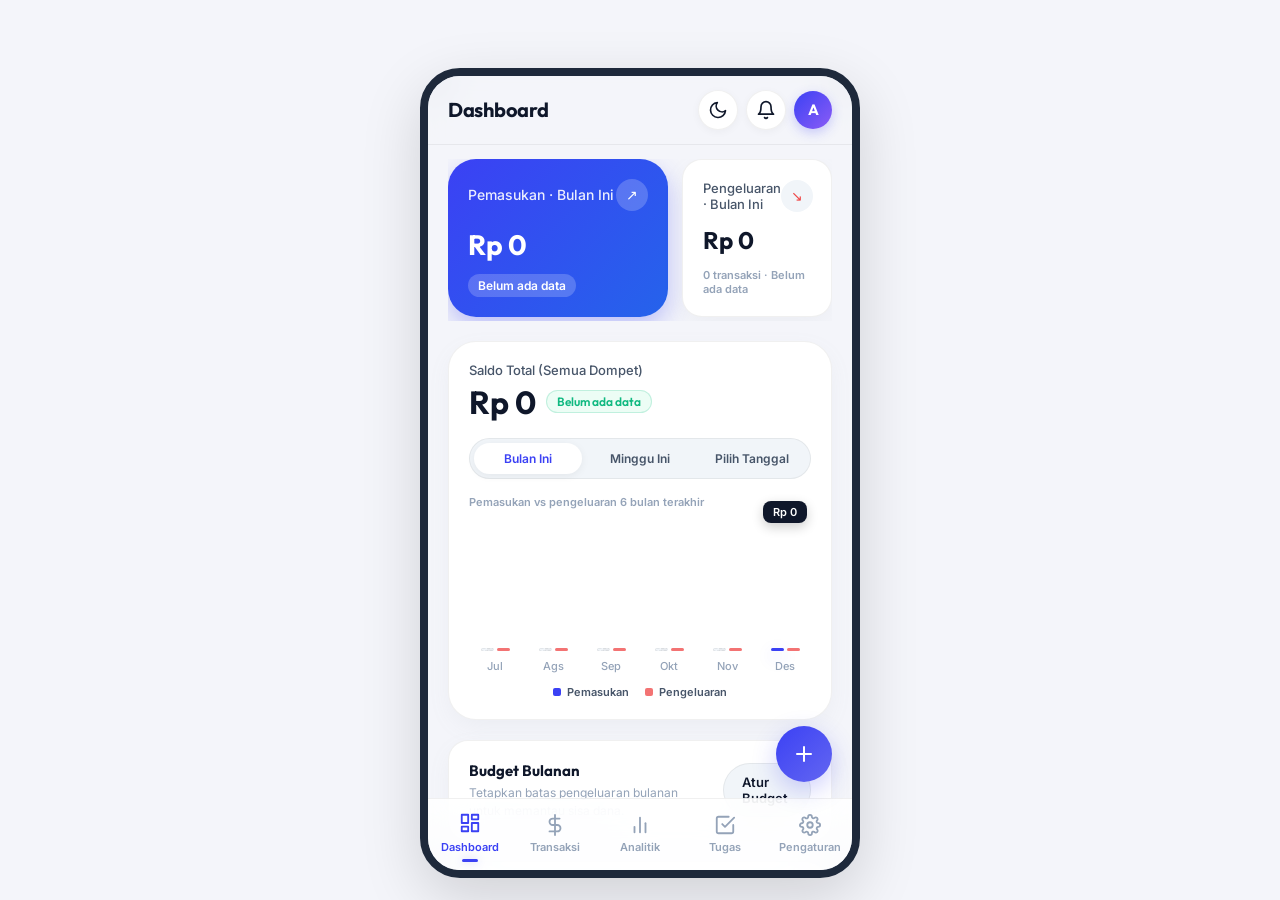
==== commit bcbd76eb: "Add documentation for various functions in Graphify and frontend components - Created markdown files" ====
--- a/index.html
+++ b/index.html
@@ -2,7 +2,9 @@
 <html lang="id">
 <head>
     <meta charset="UTF-8">
-    <meta name="viewport" content="width=device-width, initial-scale=1.0, maximum-scale=1.0, user-scalable=no">
+    <!-- viewport-fit untuk area aman iPhone; zoom TIDAK dikunci (user-scalable=no
+         memblokir pengguna low-vision memperbesar teks). -->
+    <meta name="viewport" content="width=device-width, initial-scale=1.0, viewport-fit=cover">
     <title>FinanceKu - Personal Finance & Task Manager</title>
     <meta name="description" content="Aplikasi pencatat keuangan dan tugas pribadi dengan antarmuka modern.">
     
@@ -43,8 +45,8 @@
                         <svg id="theme-icon-sun" width="20" height="20" viewBox="0 0 24 24" fill="none" stroke="currentColor" stroke-width="2" stroke-linecap="round" stroke-linejoin="round" style="display:none;"><circle cx="12" cy="12" r="5"></circle><line x1="12" y1="1" x2="12" y2="3"></line><line x1="12" y1="21" x2="12" y2="23"></line><line x1="4.22" y1="4.22" x2="5.64" y2="5.64"></line><line x1="18.36" y1="18.36" x2="19.78" y2="19.78"></line><line x1="1" y1="12" x2="3" y2="12"></line><line x1="21" y1="12" x2="23" y2="12"></line><line x1="4.22" y1="19.78" x2="5.64" y2="18.36"></line><line x1="18.36" y1="5.64" x2="19.78" y2="4.22"></line></svg>
                         <svg id="theme-icon-moon" width="20" height="20" viewBox="0 0 24 24" fill="none" stroke="currentColor" stroke-width="2" stroke-linecap="round" stroke-linejoin="round"><path d="M21 12.79A9 9 0 1 1 11.21 3 7 7 0 0 0 21 12.79z"></path></svg>
                     </button>
-                    <button class="icon-btn" id="btn-notifications" aria-label="Notifications" title="Notifikasi">
-                        <div class="notif-badge-dot"></div>
+                    <button class="icon-btn" id="btn-notifications" aria-label="Notifikasi" title="Notifikasi">
+                        <div class="notif-badge-dot" id="notif-badge" hidden></div>
                         <svg width="20" height="20" viewBox="0 0 24 24" fill="none" stroke="currentColor" stroke-width="2" stroke-linecap="round" stroke-linejoin="round"><path d="M18 8A6 6 0 0 0 6 8c0 7-3 9-3 9h18s-3-2-3-9"></path><path d="M13.73 21a2 2 0 0 1-3.46 0"></path></svg>
                     </button>
                     <div class="user-avatar" id="user-avatar" title="Akmal">A</div>
@@ -71,39 +73,16 @@
     </div>
 
     <!-- JavaScript (Type Module for ES6 imports) -->
-    <script type="module" src="./js/app.js"></script>
+    <script type="module" src="./js/app.js?v=2"></script>
 
-    <!-- PWA & Notifications Registration -->
+    <!-- PWA Registration -->
     <script>
         if ('serviceWorker' in navigator) {
             window.addEventListener('load', () => {
                 navigator.serviceWorker.register('./sw.js')
-                    .then(registration => {
-                        console.log('ServiceWorker registration successful with scope: ', registration.scope);
-                    })
-                    .catch(err => {
-                        console.log('ServiceWorker registration failed: ', err);
-                    });
+                    .catch(err => console.log('ServiceWorker registration failed: ', err));
             });
         }
-
-        // Request notification permission if not granted
-        document.addEventListener('DOMContentLoaded', () => {
-            const btnNotif = document.getElementById('btn-notifications');
-            if (btnNotif && 'Notification' in window) {
-                btnNotif.addEventListener('click', () => {
-                    if (Notification.permission !== 'granted') {
-                        Notification.requestPermission().then(permission => {
-                            if (permission === 'granted') {
-                                alert('Notifikasi diaktifkan!');
-                            }
-                        });
-                    } else {
-                        alert('Izin notifikasi sudah diberikan sebelumnya.');
-                    }
-                });
-            }
-        });
     </script>
 </body>
 </html>
--- a/css/index.css
+++ b/css/index.css
@@ -288,7 +288,7 @@
 }
 
 .page-container {
-  padding: 14px var(--spacing-lg);
+  padding: 14px var(--spacing-lg) 32px;
   width: 100%;
   margin: 0 auto;
 }
--- a/css/components.css
+++ b/css/components.css
@@ -307,6 +307,17 @@
   background: var(--bg-surface-elevated);
 }
 
+.btn-danger {
+  background: var(--danger);
+  color: white;
+  box-shadow: 0 4px 14px rgba(239, 68, 68, 0.3);
+}
+
+.btn:disabled {
+  opacity: 0.6;
+  cursor: not-allowed;
+}
+
 /* Toasts */
 .toast-container {
   position: absolute;
@@ -335,6 +346,43 @@
   box-shadow: 0 10px 30px rgba(0, 0, 0, 0.12);
   pointer-events: auto;
 }
+
+/* Notification Sheet */
+.notif-list {
+  display: flex;
+  flex-direction: column;
+  gap: 8px;
+}
+
+.notif-item {
+  display: flex;
+  align-items: flex-start;
+  gap: 12px;
+  padding: 12px 14px;
+  border-radius: var(--radius-sm);
+  border: 1px solid var(--border-color);
+  border-left: 3px solid var(--text-muted);
+  background: var(--pill-bg);
+  color: var(--text-primary);
+  text-decoration: none;
+  transition: background 0.2s ease;
+}
+
+.notif-item:hover { background: var(--bg-surface-elevated); }
+.notif-danger  { border-left-color: var(--danger); }
+.notif-warning { border-left-color: var(--warning); }
+
+.notif-icon { font-size: 18px; line-height: 1.3; flex-shrink: 0; }
+
+.notif-body {
+  display: flex;
+  flex-direction: column;
+  gap: 2px;
+  min-width: 0;
+}
+
+.notif-title { font-size: 13px; font-weight: 600; }
+.notif-detail { font-size: 11px; color: var(--text-muted); }
 
 /* Skeleton Loading */
 .skeleton {
--- a/css/pages.css
+++ b/css/pages.css
@@ -521,6 +521,599 @@
   border-color: var(--accent-primary);
 }
 
+/* Settings */
+.form-hint {
+  font-size: 11px;
+  color: var(--text-muted);
+  line-height: 1.4;
+}
+
+.wallet-editor {
+  display: flex;
+  flex-direction: column;
+  gap: 8px;
+}
+
+.wallet-row {
+  display: flex;
+  align-items: center;
+  gap: 10px;
+  padding: 8px 10px;
+  background: var(--pill-bg);
+  border: 1px solid var(--border-color);
+  border-radius: var(--radius-sm);
+}
+
+.wallet-row-icon { font-size: 20px; flex-shrink: 0; }
+
+.wallet-row-main {
+  flex: 1;
+  min-width: 0;
+  display: flex;
+  flex-direction: column;
+}
+
+.wallet-row-name {
+  font-size: 13px;
+  font-weight: 600;
+  color: var(--text-primary);
+  overflow: hidden;
+  text-overflow: ellipsis;
+  white-space: nowrap;
+}
+
+.wallet-opening {
+  width: 110px;
+  flex-shrink: 0;
+  padding: 8px 10px;
+  font-size: 13px;
+  text-align: right;
+  font-family: var(--font-mono);
+}
+
+.wallet-row .icon-btn {
+  width: 30px;
+  height: 30px;
+  font-size: 18px;
+  line-height: 1;
+}
+
+.wallet-row .icon-btn:disabled { opacity: 0.3; cursor: not-allowed; }
+
+.sync-row {
+  display: flex;
+  align-items: center;
+  gap: 12px;
+  flex-wrap: wrap;
+}
+
+.app-footer-note {
+  text-align: center;
+  color: var(--text-muted);
+  font-size: 12px;
+  margin-top: 32px;
+  padding-bottom: 20px;
+}
+
+.app-footer-note p { color: inherit; font-size: inherit; }
+
+/* Analytics month navigator */
+.month-nav {
+  display: flex;
+  align-items: center;
+  justify-content: space-between;
+  gap: 12px;
+  margin-bottom: 16px;
+}
+
+.month-nav .icon-btn { font-size: 20px; font-weight: 700; line-height: 1; }
+.month-nav .icon-btn:disabled { opacity: 0.35; cursor: not-allowed; }
+
+.month-nav-label {
+  text-align: center;
+  display: flex;
+  flex-direction: column;
+  gap: 2px;
+}
+
+.month-nav-label span {
+  font-size: 16px;
+  font-weight: 700;
+  font-family: var(--font-heading);
+  color: var(--text-primary);
+}
+
+.month-nav-label small { font-size: 11px; color: var(--text-muted); font-weight: 600; }
+
+.metric-grid {
+  display: grid;
+  grid-template-columns: repeat(2, 1fr);
+  gap: 12px;
+  margin-bottom: 12px;
+}
+
+.metric-card { padding: 14px; }
+
+.metric-head {
+  display: flex;
+  justify-content: space-between;
+  align-items: center;
+  margin-bottom: 8px;
+  font-size: 12px;
+  color: var(--text-secondary);
+  font-weight: 500;
+}
+
+.metric-pill {
+  width: 24px;
+  height: 24px;
+  border-radius: 50%;
+  display: flex;
+  align-items: center;
+  justify-content: center;
+  font-size: 12px;
+  font-weight: bold;
+}
+
+.metric-in  { background: rgba(16, 185, 129, 0.12); color: var(--success); }
+.metric-out { background: rgba(239, 68, 68, 0.1); color: var(--danger); }
+
+.metric-value {
+  font-size: 18px;
+  font-weight: 700;
+  color: var(--text-primary);
+  font-family: var(--font-heading);
+}
+
+.metric-delta {
+  font-size: 10px;
+  color: var(--text-muted);
+  font-weight: 600;
+  margin-top: 6px;
+}
+
+.delta-up   { color: var(--success); font-weight: 700; }
+.delta-down { color: var(--danger); font-weight: 700; }
+.delta-neutral { color: var(--text-muted); font-weight: 700; }
+
+.cashflow-banner { padding: 14px 16px; }
+.cashflow-label { font-size: 13px; color: var(--text-secondary); font-weight: 500; }
+
+.cashflow-stats {
+  display: grid;
+  grid-template-columns: repeat(3, 1fr);
+  gap: 8px;
+  margin-top: 12px;
+  padding-top: 12px;
+  border-top: 1px solid var(--border-color);
+}
+
+.cashflow-stats > div {
+  display: flex;
+  flex-direction: column;
+  gap: 2px;
+}
+
+.cashflow-stats span { font-size: 10px; color: var(--text-muted); font-weight: 600; }
+.cashflow-stats strong { font-size: 13px; color: var(--text-primary); font-family: var(--font-mono); }
+
+/* Transactions filter & summary */
+.filter-row {
+  display: flex;
+  gap: 8px;
+  align-items: center;
+}
+
+.filter-row .form-control { flex: 1; }
+.filter-row .action-pill-btn { flex-shrink: 0; padding: 10px 14px; }
+
+.tx-summary { padding: 14px 16px; }
+
+.tx-summary-grid {
+  display: grid;
+  grid-template-columns: repeat(3, 1fr);
+  gap: 8px;
+}
+
+.tx-summary-grid > div {
+  display: flex;
+  flex-direction: column;
+  gap: 2px;
+}
+
+.tx-summary-label {
+  font-size: 11px;
+  color: var(--text-muted);
+  font-weight: 600;
+}
+
+.tx-summary-grid .amount { font-size: 13px; font-weight: 700; }
+
+.tx-summary-footer {
+  display: flex;
+  align-items: center;
+  justify-content: space-between;
+  gap: 10px;
+  margin-top: 12px;
+  padding-top: 10px;
+  border-top: 1px solid var(--border-color);
+  font-size: 11px;
+  font-weight: 600;
+  color: var(--text-muted);
+}
+
+.tx-summary-footer .action-pill-btn { padding: 6px 12px; font-size: 11px; }
+
+.tx-delete-btn {
+  width: 26px;
+  height: 26px;
+  padding: 0;
+  display: inline-flex;
+  margin-top: 4px;
+  border: none;
+  background: transparent;
+  box-shadow: none;
+}
+
+/* Hero Expense Card */
+.hero-expense-card {
+  flex: 1;
+  min-width: 150px;
+  display: flex;
+  flex-direction: column;
+  justify-content: space-between;
+}
+
+.hero-expense-label {
+  font-size: 13px;
+  color: var(--text-secondary);
+  font-weight: 500;
+}
+
+.hero-expense-amount {
+  font-size: 24px;
+  font-weight: 700;
+  color: var(--text-primary);
+  margin: 12px 0;
+  font-family: var(--font-heading);
+}
+
+.hero-expense-meta {
+  font-size: 11px;
+  color: var(--text-muted);
+  font-weight: 600;
+}
+
+.hero-blue-card .hero-icon-btn,
+.hero-icon-btn-outline {
+  border: none;
+  cursor: pointer;
+  font-size: 14px;
+  line-height: 1;
+  flex-shrink: 0;
+}
+
+.hero-icon-btn-outline {
+  width: 32px;
+  height: 32px;
+  border-radius: 50%;
+  background: var(--pill-bg);
+  color: var(--danger);
+  display: flex;
+  align-items: center;
+  justify-content: center;
+}
+
+/* Segmented control renders as <button>, so the browser defaults need clearing */
+.segmented-item {
+  border: none;
+  background: transparent;
+  font-family: inherit;
+}
+
+.segmented-item:focus-visible,
+.action-pill-btn:focus-visible,
+.transaction-item:focus-visible,
+.icon-btn:focus-visible,
+.btn:focus-visible {
+  outline: 2px solid var(--accent-primary);
+  outline-offset: 2px;
+}
+
+.custom-date-range {
+  display: flex;
+  gap: 8px;
+  align-items: center;
+  margin-bottom: 12px;
+}
+
+.custom-date-range[hidden] { display: none; }
+
+.custom-date-range .form-control {
+  padding: 8px 10px;
+  font-size: 12px;
+}
+
+.btn-inline {
+  width: auto;
+  padding: 8px 16px;
+  font-size: 12px;
+  flex-shrink: 0;
+}
+
+.chart-caption {
+  font-size: 11px;
+  color: var(--text-muted);
+  font-weight: 600;
+  margin-top: 4px;
+}
+
+.badge-pill-positive.negative {
+  color: var(--danger);
+  background: #FEF2F2;
+  border-color: rgba(239, 68, 68, 0.2);
+}
+[data-theme="dark"] .badge-pill-positive.negative {
+  background: rgba(239, 68, 68, 0.15);
+}
+
+/* Paired income / expense bars */
+.chart-col-bars {
+  display: flex;
+  align-items: flex-end;
+  justify-content: center;
+  gap: 3px;
+  width: 100%;
+  height: 100%;
+}
+
+.chart-col-bars .chart-col-bar { max-width: 13px; }
+
+.chart-col-bar.expense {
+  background: var(--danger);
+  opacity: 0.75;
+}
+
+.chart-legend-inline {
+  display: flex;
+  gap: 16px;
+  justify-content: center;
+  margin-top: 12px;
+  font-size: 11px;
+  font-weight: 600;
+  color: var(--text-secondary);
+}
+
+.chart-legend-inline span {
+  display: inline-flex;
+  align-items: center;
+  gap: 6px;
+}
+
+.chart-legend-inline i {
+  width: 8px;
+  height: 8px;
+  border-radius: 2px;
+  display: inline-block;
+}
+
+.dot-income { background: var(--accent-primary); }
+.dot-expense { background: var(--danger); opacity: 0.75; }
+
+/* Wallet card */
+.card-caption {
+  font-size: 11px;
+  color: var(--text-muted);
+  text-transform: uppercase;
+  font-weight: 600;
+}
+
+.wallet-summary-rows {
+  margin-top: 16px;
+  border-top: 1px solid var(--border-color);
+  padding-top: 14px;
+  display: flex;
+  flex-direction: column;
+  gap: 8px;
+}
+
+.wallet-summary-row {
+  font-size: 13px;
+  color: var(--text-secondary);
+}
+
+.wallet-summary-row > span:first-child {
+  display: flex;
+  align-items: center;
+  gap: 6px;
+}
+
+/* Budget widget */
+.budget-empty {
+  display: flex;
+  align-items: center;
+  justify-content: space-between;
+  gap: 14px;
+}
+
+.budget-title {
+  font-size: 15px;
+  font-weight: 700;
+  color: var(--text-primary);
+  font-family: var(--font-heading);
+}
+
+.budget-hint {
+  font-size: 12px;
+  color: var(--text-muted);
+  margin-top: 4px;
+}
+
+.budget-badge {
+  font-size: 11px;
+  font-weight: 700;
+  padding: 3px 10px;
+  border-radius: var(--radius-full);
+}
+
+.budget-success { color: var(--success); background: rgba(16, 185, 129, 0.12); }
+.budget-warning { color: var(--warning); background: rgba(245, 158, 11, 0.14); }
+.budget-danger  { color: var(--danger);  background: rgba(239, 68, 68, 0.12); }
+
+.budget-amounts {
+  display: flex;
+  align-items: baseline;
+  gap: 8px;
+  margin-bottom: 10px;
+}
+
+.budget-amounts .amount { font-size: 20px; font-weight: 700; }
+.budget-of { font-size: 12px; color: var(--text-muted); font-weight: 600; }
+
+.budget-footer {
+  display: flex;
+  justify-content: space-between;
+  gap: 10px;
+  margin-top: 10px;
+  font-size: 11px;
+  font-weight: 600;
+  color: var(--text-secondary);
+}
+
+/* Kanban Board — 3 kolom digeser horizontal, pola standar papan tugas di layar sempit */
+.kanban-board {
+  display: flex;
+  gap: 12px;
+  overflow-x: auto;
+  padding-bottom: 12px;
+  scroll-snap-type: x mandatory;
+  scrollbar-width: none;
+}
+.kanban-board::-webkit-scrollbar { display: none; }
+
+.kanban-col {
+  flex: 0 0 78%;
+  max-width: 300px;
+  scroll-snap-align: start;
+  background: var(--pill-bg);
+  border: 1px solid var(--border-color);
+  border-radius: var(--radius-md);
+  padding: 12px;
+  display: flex;
+  flex-direction: column;
+}
+
+.kanban-header {
+  display: flex;
+  align-items: center;
+  justify-content: space-between;
+  font-size: 13px;
+  font-weight: 700;
+  margin-bottom: 10px;
+  padding: 0 2px;
+}
+
+.task-count {
+  font-size: 11px;
+  font-weight: 700;
+  color: var(--text-secondary);
+  background: var(--bg-surface);
+  border: 1px solid var(--border-color);
+  border-radius: var(--radius-full);
+  padding: 1px 8px;
+}
+
+.kanban-items {
+  display: flex;
+  flex-direction: column;
+  gap: 8px;
+  overflow-y: auto;
+}
+
+.task-card {
+  background: var(--bg-surface);
+  border: 1px solid var(--border-color);
+  border-left: 3px solid var(--text-muted);
+  border-radius: var(--radius-sm);
+  padding: 12px;
+  box-shadow: 0 2px 8px rgba(0, 0, 0, 0.03);
+  transition: transform 0.2s ease, box-shadow 0.2s ease;
+}
+
+.task-card:hover { transform: translateY(-1px); box-shadow: var(--card-shadow); }
+
+.task-card.prio-high   { border-left-color: var(--danger); }
+.task-card.prio-medium { border-left-color: var(--warning); }
+.task-card.prio-low    { border-left-color: var(--success); }
+.task-card.is-overdue  { background: rgba(239, 68, 68, 0.05); }
+
+.task-title {
+  font-size: 14px;
+  font-weight: 600;
+  color: var(--text-primary);
+  margin-bottom: 4px;
+  cursor: pointer;
+}
+
+.task-desc {
+  font-size: 11px;
+  color: var(--text-muted);
+  margin-bottom: 8px;
+  overflow: hidden;
+  text-overflow: ellipsis;
+  white-space: nowrap;
+}
+
+.task-meta {
+  display: flex;
+  align-items: center;
+  justify-content: space-between;
+  gap: 8px;
+  font-size: 11px;
+  color: var(--text-secondary);
+  font-weight: 500;
+  flex-wrap: wrap;
+}
+
+.task-deadline.urgent  { color: var(--warning); font-weight: 700; }
+.task-deadline.overdue { color: var(--danger); font-weight: 700; }
+
+.priority-badge {
+  font-size: 10px;
+  font-weight: 700;
+  padding: 2px 8px;
+  border-radius: var(--radius-full);
+  text-transform: uppercase;
+  letter-spacing: 0.3px;
+}
+
+.priority-high   { color: var(--danger);  background: rgba(239, 68, 68, 0.12); }
+.priority-medium { color: var(--warning); background: rgba(245, 158, 11, 0.14); }
+.priority-low    { color: var(--success); background: rgba(16, 185, 129, 0.12); }
+
+.agenda-imported {
+  margin-top: 12px;
+  font-size: 11px;
+  font-weight: 600;
+  color: var(--success);
+  text-align: center;
+  background: rgba(16, 185, 129, 0.1);
+  padding: 6px;
+  border-radius: var(--radius-sm);
+}
+
+.task-status-select {
+  font-size: 11px;
+  font-weight: 600;
+  padding: 3px 6px;
+  border-radius: var(--radius-sm);
+  border: 1px solid var(--border-color);
+  background: var(--pill-bg);
+  color: var(--text-secondary);
+  font-family: inherit;
+  cursor: pointer;
+}
+
 /* Empty State */
 .empty-state {
   display: flex;
